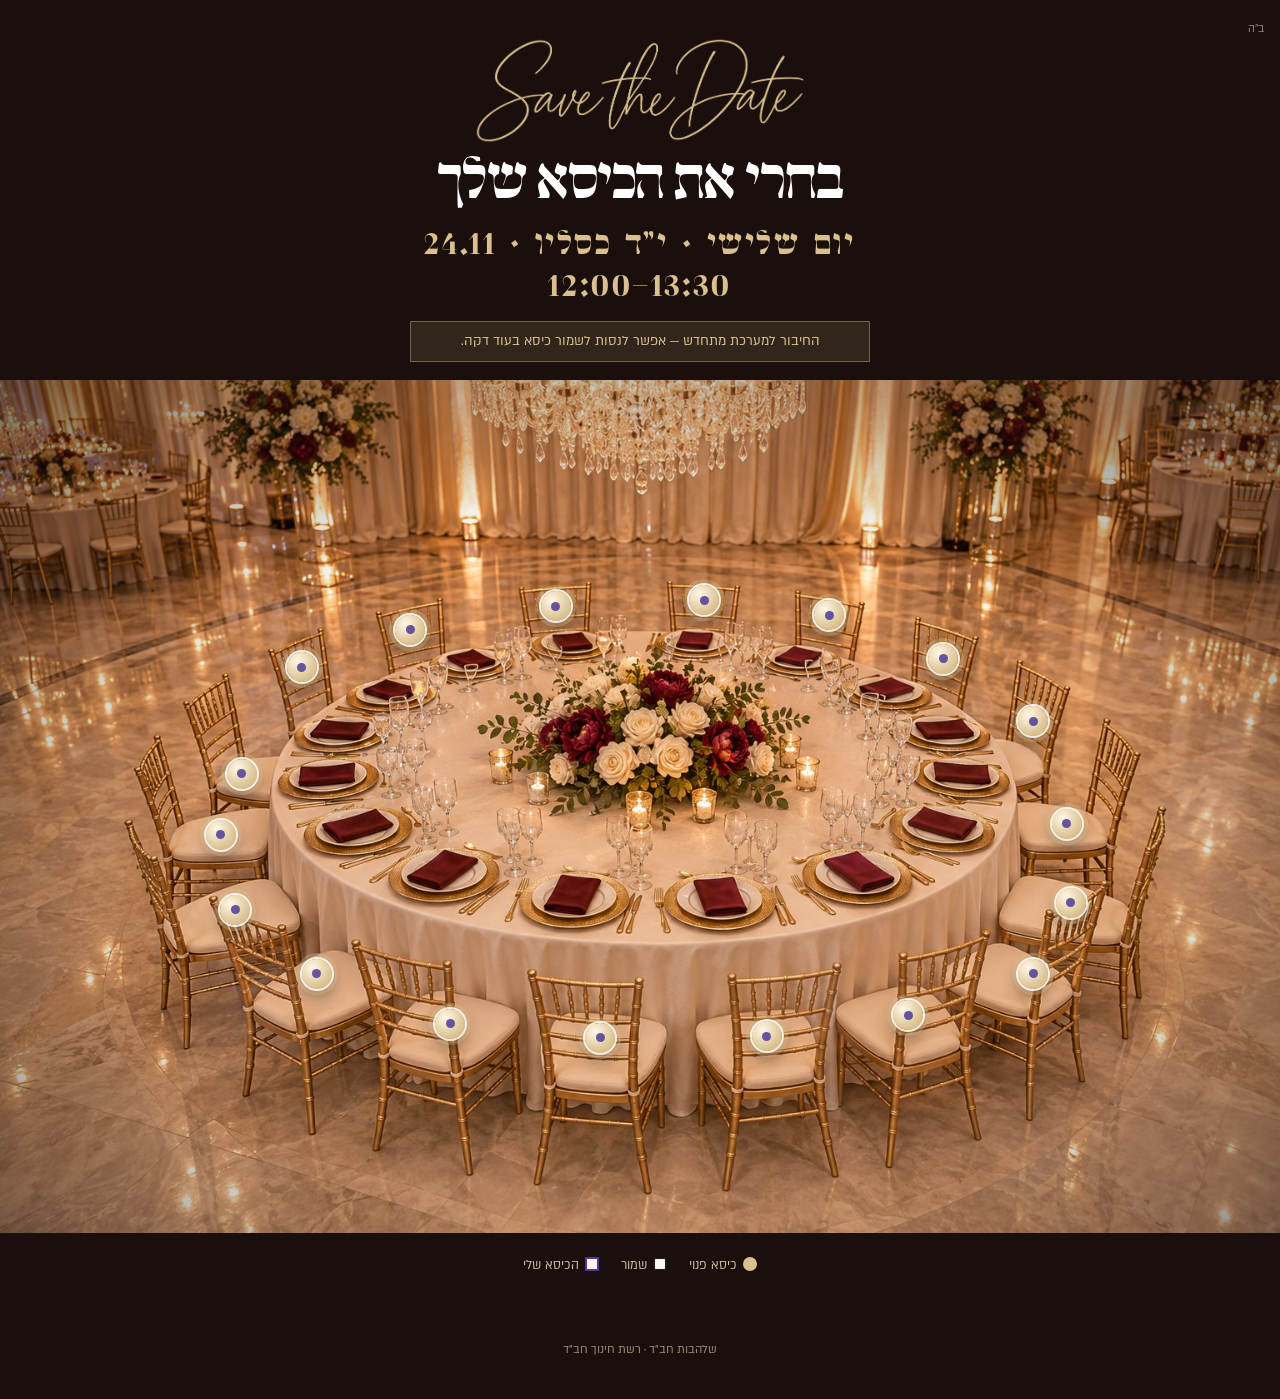
==== index.html @ 5b2c7809 "סייב דה דייט בכתב חתימה, תאריך גדול ומרווח, בלי שורות מיותרות Co-Authored-By: Claude Opus 5.5 <norep" ====
<!doctype html>
<html lang="he" dir="rtl">
<head>
<meta charset="utf-8">
<meta name="viewport" content="width=device-width, initial-scale=1, viewport-fit=cover">
<title>Save the Date · שולחן מנהלות שלהבות חב״ד</title>
<meta name="description" content="שולחן מנהלות שלהבות חב״ד שמור לכן בהתוועדות החתונה — יום שלישי י״ד כסליו 24.11, 12:00–13:30. בחרי את הכיסא שלך.">
<meta property="og:title" content="Save the Date · שולחן מנהלות שלהבות חב״ד">
<meta property="og:description" content="התוועדות החתונה · יום שלישי י״ד כסליו 24.11 · 12:00–13:30 · לאישור הגעה ובחירת כיסא">
<meta property="og:image" content="https://ea649.github.io/rebbe-wedding-table/images/save-the-date.jpg">
<meta name="theme-color" content="#f5f0e7">
<link rel="preconnect" href="https://fonts.googleapis.com">
<link rel="preconnect" href="https://fonts.gstatic.com" crossorigin>
<link href="https://fonts.googleapis.com/css2?family=Pinyon+Script&display=swap" rel="stylesheet">
<link rel="stylesheet" href="style.css">
<style>
  body { background: #1a0f0c; }
  /* ===== פתיחה: נייר ההזמנה ===== */
  .paper { position: relative; max-width: 560px; margin: 0 auto; padding: 46px 26px 34px; text-align: center; background: var(--paper);
    background-image: radial-gradient(ellipse at 50% 0%, #fff 0%, transparent 60%); }
  .paper::before { content: ''; position: absolute; inset: 12px; border: 1px solid rgba(79,56,150,.35); pointer-events: none; }
  .paper .bh { position: absolute; top: 22px; right: 26px; font-size: 12px; color: var(--muted); }
  .paper .logo { width: 150px; display: block; margin: 0 auto 22px; }
  .save { font-family: var(--script); color: var(--purple); font-size: clamp(52px, 15vw, 76px); line-height: 1; }
  .intro { font-size: 18px; line-height: 1.45; margin-top: 14px; }
  .intro b { font-weight: 700; }
  .names { position: relative; font-family: var(--head); color: var(--purple); font-size: clamp(64px, 19vw, 96px); line-height: .98; margin: 16px 0 6px; }
  .names .amp { position: absolute; inset: -10% 0; display: grid; place-items: center; font-family: var(--body); font-weight: 300; font-size: 2.2em; color: rgba(79,56,150,.09); line-height: 1; }
  .names span { position: relative; display: block; }
  .portraits { display: flex; justify-content: center; gap: 16px; margin: 18px 0 8px; }
  .portraits .arch { width: 74px; outline-color: rgba(79,56,150,.5); outline-offset: 4px; }
  .years { font-size: 14px; letter-spacing: .12em; color: var(--muted); margin-top: 10px; }
  .when { display: grid; grid-template-columns: 1fr 1.15fr 1fr; border-top: 1px solid var(--ink); border-bottom: 1px solid var(--ink); margin: 26px 0 0; }
  .when div { padding: 12px 4px; font-size: 15.5px; line-height: 1.4; display: flex; flex-direction: column; justify-content: center; }
  .when div + div { border-right: 1px solid var(--ink); }
  .when b { font-family: var(--head); font-weight: 400; font-size: 21px; color: var(--purple); display: block; }
  .topics { margin-top: 18px; font-size: 16px; line-height: 1.5; }
  .topics small { display: block; color: var(--muted); font-size: 14.5px; margin-top: 4px; }
  .go { display: inline-block; margin-top: 24px; text-decoration: none; background: var(--purple); color: #fff; padding: 13px 30px; font-size: 18px; letter-spacing: .04em; box-shadow: 0 12px 26px -12px rgba(79,56,150,.8); }
  .go span { font-family: var(--script); font-size: 26px; margin-left: 8px; vertical-align: -3px; }

  /* ===== האולם ===== */
  .hall { background: #1a0f0c; color: #f3e8d6; padding: 34px 0 30px; }
  .hall-head { position: relative; text-align: center; padding: 0 20px 18px; }
  .hall-head .bh { position: absolute; top: -18px; right: 16px; font-size: 12px; color: #9c8b72; }
  .hall-head .sub { font-size: 16px; color: #e6d6b8; margin-top: 8px; }
  .hall-head .std-img { display: block; width: min(330px, 82%); margin: 4px auto 10px; }
  .hall-head .date { font-family: var(--head); font-size: clamp(24px, 6.6vw, 32px); letter-spacing: .08em; word-spacing: .15em; color: var(--gold-soft); margin-top: 12px; line-height: 1.3; }
  .counter[hidden] { display: none; }
  .hall-head .script { font-family: var(--script); color: var(--gold-soft); font-size: 40px; line-height: 1; }
  .hall-head h2 { font-family: var(--head); font-size: clamp(34px, 9vw, 54px); color: #fff; margin-top: 6px; }
  .hall-head p { color: #cdbca2; margin: 8px auto 0; max-width: 520px; font-size: 16px; }
  .counter { margin-top: 14px; }
  .hall-scroll { overflow-x: auto; overflow-y: hidden; -webkit-overflow-scrolling: touch; scrollbar-width: none; overscroll-behavior-x: contain; }
  .hall-scroll::-webkit-scrollbar { display: none; }
  .hall-stage { min-width: 980px; }
  .spot .dot { width: 30px; height: 30px; font-size: 0; }
  .spot .dot::after { content: ''; width: 9px; height: 9px; border-radius: 50%; background: var(--purple); opacity: .85; }
  /* כרטיס Reserved על המפית */
  .tent { position: absolute; z-index: 4; transform: translate(-50%, -88%); width: 74px; pointer-events: none; filter: drop-shadow(0 7px 6px rgba(0,0,0,.45)); animation: stand .6s cubic-bezier(.2,.9,.3,1.3) both; }
  .tent .face { background: #fbf8f2; border: 3px solid #1b1716; padding: 5px 3px 6px; text-align: center; transform: perspective(160px) rotateX(10deg); transform-origin: bottom; }
  .tent .r { font-family: var(--script); color: var(--purple); font-size: 15px; line-height: 1; }
  .tent .n { font-family: var(--head); color: var(--ink); font-size: 13px; line-height: 1.05; margin-top: 2px; word-break: break-word; }
  .tent.mine .face { border-color: var(--purple); box-shadow: 0 0 0 2px #fff, 0 0 18px rgba(255,240,200,.9); }
  @keyframes stand { from { transform: translate(-50%, -40%) scale(.4); opacity: 0; } to { transform: translate(-50%, -88%) scale(1); opacity: 1; } }
  .spot.taken { display: none; }
  .legend .f i { background: var(--gold-soft); }
  .legend .t i { background: #fbf8f2; box-shadow: inset 0 0 0 2px #1b1716; border-radius: 0; }
  .legend .m i { background: #fbf8f2; box-shadow: inset 0 0 0 2px var(--purple); border-radius: 0; }
  /* נייד: כל השולחן ברוחב המסך, בלי גלילה */
  @media (max-width: 820px) {
    .hall-scroll { overflow: hidden; }
    .hall-crop { position: relative; width: 100%; aspect-ratio: 1290 / 720; overflow: hidden; container-type: inline-size; }
    .hall-stage { position: absolute; min-width: 0; max-width: none; width: 119.07cqw; left: -10.85cqw; top: -16.28cqw; }
    .spot .dot { width: 5.4cqw; height: 5.4cqw; min-width: 20px; min-height: 20px; }
    .spot .dot::after { width: 1.8cqw; height: 1.8cqw; }
    .tent { width: 12.5cqw; filter: drop-shadow(0 3px 3px rgba(0,0,0,.45)); }
    .tent .face { border-width: 2px; padding: 2px 1px 3px; }
    .tent .r { font-size: 2.6cqw; }
    .tent .n { font-size: 2.9cqw; margin-top: 1px; }
    .hall-head h2 { font-size: 36px; }
    .hall-head p { font-size: 15px; }
  }

  /* חלון */
  .dialog .script { color: var(--purple); }
  .btn { background: var(--purple); box-shadow: inset 0 0 0 1px rgba(255,255,255,.35); }
  .btn:hover { background: #3c2a77; }
  .ok-seal { background: radial-gradient(circle at 35% 30%, #7a63c4, var(--purple) 60%, #2f2160); color: #fff; box-shadow: 0 8px 18px -6px rgba(79,56,150,.7), inset 0 0 0 2px rgba(255,255,255,.6); }
  footer { background: #1a0f0c; color: #9c8b72; }
  footer img { display: none; }
</style>
</head>
<body>

<section class="hall" id="hall">
  <div class="hall-head">
    <span class="bh">ב״ה</span>
    <img class="std-img" src="images/save-the-date-gold.png" alt="Save the Date">
    <h2>בחרי את הכיסא שלך</h2>
    <div class="date">יום שלישי · י״ד כסליו · 24.11<br><span dir="ltr">12:00–13:30</span></div>
    <div class="counter" id="counter" hidden></div>
    <div class="banner" id="banner"></div>
  </div>
  <div class="hall-scroll" id="hallScroll"><div class="hall-crop"><div class="hall-stage" id="stage"></div></div></div>
  <div class="legend"><span class="f"><i></i>כיסא פנוי</span><span class="t"><i></i>שמור</span><span class="m"><i></i>הכיסא שלי</span></div>
</section>

<footer>שלהבות חב״ד · רשת חינוך חב״ד</footer>

<div class="modal" id="modal" role="dialog" aria-modal="true" aria-labelledby="dlgTitle">
  <div class="dialog"><div class="in">
    <button class="close" type="button" aria-label="סגירה" data-close>×</button>
    <form id="form" novalidate>
      <div class="script">Reserved</div>
      <h3 id="dlgTitle">שמירת מקום</h3>
      <div class="seatno">ליד שולחן המנהלות</div>
      <div class="field"><label for="fName">השם שיופיע על המפית</label><input id="fName" autocomplete="name" maxlength="40"></div>
      <div class="field"><label for="fBranch">סניף</label><select id="fBranch"></select></div>
      <div class="field" id="otherWrap" hidden><label for="fOther">שם הסניף</label><input id="fOther" maxlength="30"></div>
      <div class="field"><label for="fPhone">נייד — לשם יישלח אישור ההגעה בוואטסאפ</label><input id="fPhone" type="tel" inputmode="tel" autocomplete="tel" dir="ltr" placeholder="050-0000000"></div>
      <button class="btn" id="submit">אישור הגעה</button>
      <div class="err" id="err"></div>
    </form>
    <div id="done" hidden>
      <div class="ok-seal">✓</div>
      <div class="script">See you there</div>
      <h3>מקומך שמור!</h3>
      <p>השם שלך כבר עומד על המפית.<br>אישור הגעה עם כל הפרטים — ומה להכין לצ'ק — נשלח אלייך עכשיו לוואטסאפ.</p>
      <button class="btn" type="button" data-close>לראות את השולחן</button>
    </div>
  </div></div>
</div>

<script type="module">
import { getState, post, store, fillBranches } from './app.js';

// 18 הכיסאות בתמונת האולם (פיקסלים מתוך 1536×1024)
const SEATS = [[667,272],[845,265],[995,283],[1132,335],[1240,410],[1280,533],[1285,628],[1240,713],[1090,763],[920,788],[720,790],[540,773],[380,713],[282,636],[265,546],[290,473],[362,345],[492,300]];
// המפית של כל כיסא: הנקודה על טבעת הצלחות שבכיוון הכיסא
const napkin = ([x, y]) => { const t = Math.atan2((y - 530) / 262, (x - 775) / 510); return [775 + 380 * Math.cos(t), 459 + 154 * Math.sin(t)]; };

const $ = (id) => document.getElementById(id);
const stage = $('stage'), modal = $('modal'), form = $('form');
let state = null, chosen = null, busy = false;
const mine = () => store.get('mySeat');
const pct = (x, y) => `left:${x / 1536 * 100}%;top:${y / 1024 * 100}%`;

fillBranches($('fBranch'));
$('fBranch').onchange = () => { $('otherWrap').hidden = $('fBranch').value !== 'אחר'; };

SEATS.forEach(([x, y], i) => {
  const b = document.createElement('button');
  b.type = 'button'; b.className = 'spot'; b.dataset.seat = i + 1; b.style.cssText = pct(x, y);
  b.innerHTML = '<span class="dot"></span>';
  b.setAttribute('aria-label', 'כיסא פנוי — לחצי לשמירה');
  b.onclick = () => openForm(i + 1);
  stage.appendChild(b);
});

function render() {
  stage.querySelectorAll('.spot').forEach((b) => b.classList.toggle('taken', !!state.taken[b.dataset.seat]));
  const want = new Set(Object.keys(state.taken));
  stage.querySelectorAll('.tent').forEach((t) => { if (!want.has(t.dataset.seat)) t.remove(); });
  for (const n of want) {
    const t = state.taken[n]; if (!SEATS[n - 1]) continue;
    let el = stage.querySelector(`.tent[data-seat="${n}"]`);
    if (!el) {
      const [x, y] = napkin(SEATS[n - 1]);
      el = document.createElement('div'); el.className = 'tent'; el.dataset.seat = n; el.style.cssText = pct(x, y) + `;z-index:${Math.round(y)}`;
      el.innerHTML = '<div class="face"><div class="r">Reserved</div><div class="n"></div></div>';
      stage.appendChild(el);
    }
    el.querySelector('.n').textContent = t.name;
    el.classList.toggle('mine', mine() == n);
  }
  const total = SEATS.length, c = want.size;
  $('counter').textContent = c === 0 ? `${total} כיסאות מחכים לכן` : `${c} מתוך ${total} כיסאות נשמרו`;
  const bn = $('banner');
  if (!state.live) { bn.textContent = 'החיבור למערכת מתחדש — אפשר לנסות לשמור כיסא בעוד דקה.'; bn.classList.add('show'); }
  else if (state.reservationsOpen === false) { bn.textContent = 'שמירת המקומות נסגרה. נתראה בהתוועדות!'; bn.classList.add('show'); }
  else bn.classList.remove('show');
}

function openForm(n) {
  if (state.taken[n] || state.reservationsOpen === false) return;
  if (mine() && state.taken[mine()]) { alert('כבר שמרת מקום ליד השולחן 🙂'); return; }
  chosen = n; $('err').textContent = ''; form.hidden = false; $('done').hidden = true;
  modal.classList.add('open');
  setTimeout(() => $('fName').focus(), 50);
}
const closeModal = () => modal.classList.remove('open');
modal.addEventListener('click', (e) => { if (e.target === modal || e.target.closest('[data-close]')) closeModal(); });
document.addEventListener('keydown', (e) => { if (e.key === 'Escape') closeModal(); });

form.onsubmit = async (e) => {
  e.preventDefault(); if (busy) return;
  const name = $('fName').value.trim();
  const branch = $('fBranch').value === 'אחר' ? ($('fOther').value.trim() || 'אחר') : $('fBranch').value;
  const phone = $('fPhone').value.replace(/\D/g, '');
  if (name.length < 2) return ($('err').textContent = 'נא למלא שם');
  if (!/^(05\d{8}|9725\d{8})$/.test(phone)) return ($('err').textContent = 'נא למלא מספר נייד תקין, למשל 050-1234567');
  busy = true; $('submit').disabled = true; $('submit').textContent = 'שומרת...';
  try {
    const r = await post('/api/reserve', { seat: chosen, name, branch, phone });
    if (r.ok) {
      store.set('mySeat', r.seat);
      state = { ...r.state, live: true }; render();
      form.hidden = true; $('done').hidden = false;
    } else {
      $('err').textContent = (r.error || 'משהו השתבש, נסי שוב').replace(/את כיסא \d+/, 'מקום ליד השולחן');
      if (r.seat) store.set('mySeat', r.seat);
      if (r.state) { state = { ...r.state, live: true }; render(); }
    }
  } catch { $('err').textContent = 'אין כרגע חיבור למערכת — נסי שוב בעוד דקה'; }
  busy = false; $('submit').disabled = false; $('submit').textContent = 'אישור הגעה';
};

// בטלפון: ממרכזים את השולחן בגלילה
const sc = $('hallScroll');
const centerHall = () => { const m = sc.scrollWidth - sc.clientWidth; if (m <= 0) return; sc.scrollLeft = -m / 2; if (sc.scrollLeft === 0) sc.scrollLeft = m / 2; };
addEventListener('load', centerHall);

async function refresh() { state = await getState(); render(); }
await refresh(); centerHall();
setInterval(() => { if (!modal.classList.contains('open')) refresh(); }, 5000);
</script>
</body>
</html>
---- style.css ----
/* ===== גופנים ===== */
@font-face { font-family: 'Almoni'; src: url('fonts/almoni-light-aaa.otf') format('opentype'); font-weight: 300; font-display: swap; }
@font-face { font-family: 'Almoni'; src: url('fonts/almoni-regular-aaa.otf') format('opentype'); font-weight: 400; font-display: swap; }
@font-face { font-family: 'Almoni'; src: url('fonts/almoni-bold-aaa.otf') format('opentype'); font-weight: 700; font-display: swap; }
@font-face { font-family: 'Dida'; src: local('Dida FM'), url('fonts/dida-regular-fm.otf') format('opentype'); font-display: swap; }

:root {
  --ivory: #f5f0e7;
  --paper: #fbf8f2;
  --ink: #1e1714;
  --muted: #7d6f66;
  --wine: #5e1622;
  --wine-deep: #3a0c14;
  --gold: #b08a48;
  --gold-soft: #d9c08e;
  --line: #d8ccb6;
  --head: 'Dida', serif;
  --purple: #4f3896; --purple-soft: #ece7f6;
  --body: 'Almoni', sans-serif;
  --script: 'Pinyon Script', cursive;
  --burgundy: var(--wine); --burgundy-deep: var(--wine-deep); --gold-light: var(--gold-soft);
}
* { box-sizing: border-box; }
html { -webkit-text-size-adjust: 100%; scroll-behavior: smooth; }
body { margin: 0; font-family: var(--body); color: var(--ink); background: var(--ivory); font-size: 18px; line-height: 1.5; overflow-x: hidden; }
button, input, select, textarea { font-family: var(--body); font-size: 17px; }
h1, h2, h3 { font-family: var(--head); font-weight: 400; margin: 0; line-height: 1.1; }
img { max-width: 100%; }

/* ===== סצנת הצלחת והכרטיס (גם בתמונת הוואטסאפ) ===== */
.scene { position: relative; width: 100%; aspect-ratio: 1024 / 1536; background: url('images/plate-card.jpg') center / cover no-repeat; }
.std { position: absolute; left: 23.63%; top: 23.11%; width: 52.54%; height: 49.61%; container-type: size; direction: rtl; text-align: center; color: var(--ink);
  display: flex; flex-direction: column; align-items: center; padding: 7cqw 6cqw 5.5cqw; }
.std .bh { position: absolute; top: 3.5cqw; right: 4.5cqw; font-size: 3.4cqw; color: var(--muted); }
.std .save { font-family: var(--script); color: var(--wine); font-size: 16cqw; line-height: 1; margin-top: 2cqw; }
.std .kicker { font-size: 4.9cqw; margin-top: 4cqw; line-height: 1.35; }
.std .kicker b { font-weight: 700; }
.std .of { font-size: 3.7cqw; color: var(--muted); margin-top: 2.6cqw; letter-spacing: .15em; }
.std .names { position: relative; margin-top: 3cqw; font-family: var(--head); color: var(--wine); font-size: 17cqw; line-height: .98; }
.std .names .amp { position: absolute; inset: -6cqw 0; display: grid; place-items: center; font-family: 'Frank Ruhl Libre', serif; font-size: 40cqw; color: rgba(150,135,120,.2); line-height: 1; }
.std .names span { position: relative; display: block; }
.std .grid { display: grid; grid-template-columns: 1fr 1.25fr 1fr; width: 100%; margin-top: auto; border-top: .3cqw solid var(--ink); border-bottom: .3cqw solid var(--ink); }
.std .grid div { padding: 3cqw 1cqw; font-size: 4.4cqw; line-height: 1.35; display: flex; flex-direction: column; justify-content: center; }
.std .grid div + div { border-right: .3cqw solid var(--ink); }
.std .topics { font-size: 4.3cqw; margin-top: 3.6cqw; line-height: 1.4; color: var(--ink); }
.std .rsvp-line { margin-top: 2.4cqw; font-size: 2.9cqw; letter-spacing: .25em; color: var(--wine); font-weight: 700; }
.std .logo { width: 40cqw; margin-top: 3cqw; mix-blend-mode: multiply; }

/* ===== פתיחה ===== */
.hero { position: relative; min-height: 100svh; display: grid; place-items: center; overflow: hidden; background: #eee6d8; }
.hero::before { content: ''; position: absolute; inset: -40px; background: url('images/plate-card.jpg') center / cover; filter: blur(28px) brightness(1.04); opacity: .9; }
.hero .scene { width: min(100%, calc(100svh * 1024 / 1536)); box-shadow: 0 40px 80px -40px rgba(60,30,20,.35); }
.cta { position: absolute; bottom: 4.5%; left: 50%; transform: translateX(-50%); z-index: 5; text-decoration: none; text-align: center;
  background: var(--wine); color: #fff; padding: 12px 30px; font-size: 18px; letter-spacing: .08em; box-shadow: 0 14px 30px -10px rgba(58,12,20,.6), inset 0 0 0 1px rgba(217,192,142,.7); white-space: nowrap; transition: background .2s, transform .2s; }
.cta:hover { background: var(--wine-deep); transform: translateX(-50%) translateY(-2px); }
.cta small { display: block; font-size: 13px; letter-spacing: .02em; opacity: .85; }

/* ===== הרבי והרבנית ===== */
.couple { padding: 90px 16px 70px; text-align: center; background: var(--paper); }
.eyebrow { font-size: 14px; letter-spacing: .35em; color: var(--gold); }
.couple .row { display: flex; justify-content: center; align-items: center; gap: clamp(16px, 5vw, 56px); margin: 34px 0 26px; }
.couple figure { margin: 0; }
.couple .photo { width: clamp(110px, 26vw, 230px); aspect-ratio: 208 / 263; border-radius: 999px 999px 0 0; overflow: hidden; outline: 1px solid var(--gold); outline-offset: 8px; }
.couple .photo img { width: 100%; height: 100%; object-fit: cover; display: block; filter: sepia(.25) contrast(1.05); }
.couple figcaption { margin-top: 20px; font-family: var(--head); font-size: clamp(20px, 4vw, 28px); color: var(--wine); }
.couple .years { font-family: var(--head); color: var(--gold); font-size: clamp(56px, 13vw, 116px); line-height: 1; }
.couple .years small { display: block; font-family: var(--body); font-size: 13px; letter-spacing: .3em; color: var(--muted); margin-top: 6px; }
.couple p { max-width: 520px; margin: 0 auto; color: var(--muted); }

/* ===== האולם ===== */
.hall { background: #1a0f0c; color: #f3e8d6; padding: 70px 0 40px; }
.hall-head { text-align: center; padding: 0 16px 26px; }
.hall-head .eyebrow { color: var(--gold-soft); }
.hall-head h2 { font-size: clamp(36px, 7vw, 62px); color: #fff; margin-top: 10px; }
.hall-head p { color: #cdbca2; margin: 10px auto 0; max-width: 560px; }
.counter { display: inline-block; margin-top: 16px; padding: 6px 18px; border: 1px solid var(--gold-soft); border-radius: 99px; color: var(--gold-soft); font-size: 15px; }
.hall-scroll { overflow-x: auto; overflow-y: hidden; -webkit-overflow-scrolling: touch; scrollbar-width: none; }
.hall-scroll::-webkit-scrollbar { display: none; }
.hall-stage { position: relative; width: 100%; min-width: 780px; max-width: 1536px; margin: 0 auto; aspect-ratio: 1536 / 1024; background: url('images/hall-table.jpg') center / cover; }
.hall-stage::after { content: ''; position: absolute; inset: 0; pointer-events: none; background: radial-gradient(ellipse at 50% 55%, transparent 50%, rgba(26,15,12,.6) 100%); }
.spot { position: absolute; transform: translate(-50%, -50%); z-index: 3; border: 0; background: none; padding: 0; cursor: pointer; font-family: var(--body); }
.spot .dot { display: grid; place-items: center; width: 36px; height: 36px; border-radius: 50%; color: var(--wine-deep); font-weight: 700; font-size: 15px;
  background: radial-gradient(circle at 35% 30%, #fff8e6, var(--gold-soft) 70%); box-shadow: 0 0 0 2px rgba(255,255,255,.85), 0 0 0 6px rgba(217,192,142,.35), 0 8px 18px rgba(0,0,0,.45); animation: glow 2.4s ease-in-out infinite; transition: transform .2s; }
.spot:hover .dot, .spot:focus-visible .dot { transform: scale(1.18); }
.spot:focus-visible { outline: none; }
@keyframes glow { 50% { box-shadow: 0 0 0 2px rgba(255,255,255,.95), 0 0 0 11px rgba(217,192,142,.18), 0 8px 18px rgba(0,0,0,.45); } }
.spot.taken { cursor: default; }
.spot .tent { display: none; min-width: 70px; max-width: 118px; padding: 6px 10px 5px; background: var(--paper); color: var(--wine); font-size: 13px; line-height: 1.15; font-weight: 700; text-align: center; box-shadow: 0 8px 16px rgba(0,0,0,.45), inset 0 0 0 1px var(--gold); position: relative; }
.spot .tent::before { content: ''; position: absolute; inset: 3px; border: 1px solid rgba(176,138,72,.45); pointer-events: none; }
.spot .tent small { display: block; font-weight: 400; color: var(--muted); font-size: 11px; }
.spot.taken .dot { display: none; } .spot.taken .tent { display: block; }
.spot.mine .tent { background: linear-gradient(160deg, #f6e6bf, var(--gold-soft)); color: var(--wine-deep); }
.legend { display: flex; justify-content: center; gap: 22px; flex-wrap: wrap; padding: 22px 16px 0; font-size: 14px; color: #cdbca2; }
.legend i { display: inline-block; width: 14px; height: 14px; vertical-align: -2px; margin-left: 6px; }
.legend .f i { border-radius: 50%; background: var(--gold-soft); }
.legend .t i { background: var(--paper); box-shadow: inset 0 0 0 1px var(--gold); }
.legend .m i { background: linear-gradient(160deg, #f6e6bf, var(--gold-soft)); }
.swipe { display: none; text-align: center; color: #9c8b72; font-size: 13px; padding-top: 10px; }
.banner { margin: 14px auto 0; max-width: 460px; padding: 8px 14px; font-size: 15px; background: rgba(217,192,142,.12); border: 1px solid rgba(217,192,142,.4); color: var(--gold-soft); display: none; }
.banner.show { display: block; }

/* ===== כרטיסי תפריט (כמו הרפרנס) ===== */
.menus { background: linear-gradient(180deg, #b9a888, #a99674); padding: 80px 16px 90px; display: flex; justify-content: center; align-items: stretch; gap: clamp(18px, 4vw, 44px); flex-wrap: wrap; }
.menu-card { width: min(380px, 100%); background: #111; padding: 14px; box-shadow: 0 40px 60px -30px rgba(40,25,10,.8); display: flex; }
.menu-card .in { background: var(--paper); padding: 40px 30px 34px; text-align: center; width: 100%; }
.menu-card .script { font-family: var(--script); font-size: 48px; color: var(--ink); line-height: .8; }
.menu-card h3 { font-size: 30px; letter-spacing: .04em; margin-top: 4px; }
.menu-card .sub { font-size: 12px; letter-spacing: .4em; color: var(--muted); margin-top: 6px; }
.menu-card .course { margin-top: 20px; }
.menu-card .course b { display: block; font-family: var(--head); font-weight: 400; font-size: 25px; }
.menu-card .course span { font-size: 15px; color: var(--muted); }
.menu-card p { font-size: 16px; margin: 16px 0 0; }
.menu-card .ex { color: var(--muted); font-size: 15px; }
.menu-card .sign { margin-top: 26px; font-family: var(--script); font-size: 30px; color: var(--wine); }

footer { text-align: center; padding: 34px 16px 40px; background: var(--paper); color: var(--muted); font-size: 13px; }
footer img { width: 190px; display: block; margin: 0 auto 12px; }

/* ===== חלון אישור ===== */
.modal { position: fixed; inset: 0; background: rgba(20,10,8,.62); backdrop-filter: blur(4px); display: none; align-items: center; justify-content: center; padding: 16px; z-index: 50; }
.modal.open { display: flex; }
.dialog { position: relative; width: min(440px, 100%); background: #111; padding: 12px; box-shadow: 0 40px 80px -20px rgba(0,0,0,.7); max-height: calc(100svh - 32px); overflow: auto; }
.dialog .in { background: var(--paper); padding: 34px 26px 26px; text-align: center; }
.dialog .script { font-family: var(--script); font-size: 40px; line-height: .8; color: var(--wine); }
.dialog h3 { font-size: 32px; color: var(--ink); margin-top: 6px; }
.dialog .seatno { color: var(--gold); letter-spacing: .2em; font-size: 14px; margin: 6px 0 14px; }
.close { position: absolute; top: 18px; left: 20px; background: none; border: 0; font-size: 28px; color: var(--muted); cursor: pointer; z-index: 2; line-height: 1; padding: 4px; }
.field { text-align: right; margin: 12px 0; }
.field label { display: block; font-size: 14px; color: var(--muted); margin-bottom: 4px; }
.field input, .field select, .field textarea { width: 100%; padding: 11px 4px; border: 0; border-bottom: 1px solid var(--ink); background: transparent; color: var(--ink); border-radius: 0; }
.field select { padding: 11px 8px; background: #fff; border: 1px solid var(--line); }
.field textarea { min-height: 96px; resize: vertical; line-height: 1.5; border: 1px solid var(--line); background: #fff; padding: 10px; }
.field input:focus, .field select:focus, .field textarea:focus { outline: none; border-color: var(--gold); box-shadow: 0 2px 0 0 var(--gold); }
.btn { display: block; width: 100%; margin-top: 16px; padding: 14px 18px; border: 0; cursor: pointer; background: var(--wine); color: #fff; font-size: 18px; letter-spacing: .08em; box-shadow: inset 0 0 0 1px rgba(217,192,142,.6); transition: background .2s; }
.btn:hover { background: var(--wine-deep); }
.btn[disabled] { opacity: .6; cursor: wait; }
.err { color: #a12a2a; font-size: 15px; min-height: 1.4em; margin-top: 8px; }
.ok-seal { width: 74px; height: 74px; margin: 0 auto 8px; border-radius: 50%; display: grid; place-items: center; font-size: 34px; color: var(--gold-soft); background: radial-gradient(circle at 35% 30%, #8a2a3a, var(--wine) 60%, var(--wine-deep)); box-shadow: 0 8px 18px -6px rgba(58,12,20,.7), inset 0 0 0 2px var(--gold-soft); }

/* משמש גם בדף המתנות */
.bh { font-size: 14px; }
.arch { width: 150px; aspect-ratio: 208 / 263; border-radius: 999px 999px 0 0; overflow: hidden; outline: 1px solid var(--gold); outline-offset: 5px; }
.arch img { width: 100%; height: 100%; object-fit: cover; display: block; filter: sepia(.25); }

@media (max-width: 760px) {
  .swipe { display: block; }
  .hall { padding-top: 56px; }
  .menus { padding: 60px 16px 70px; }
  .menu-card .in { padding: 34px 20px 28px; }
}
@media (prefers-reduced-motion: reduce) { * { animation: none !important; transition: none !important; scroll-behavior: auto !important; } }
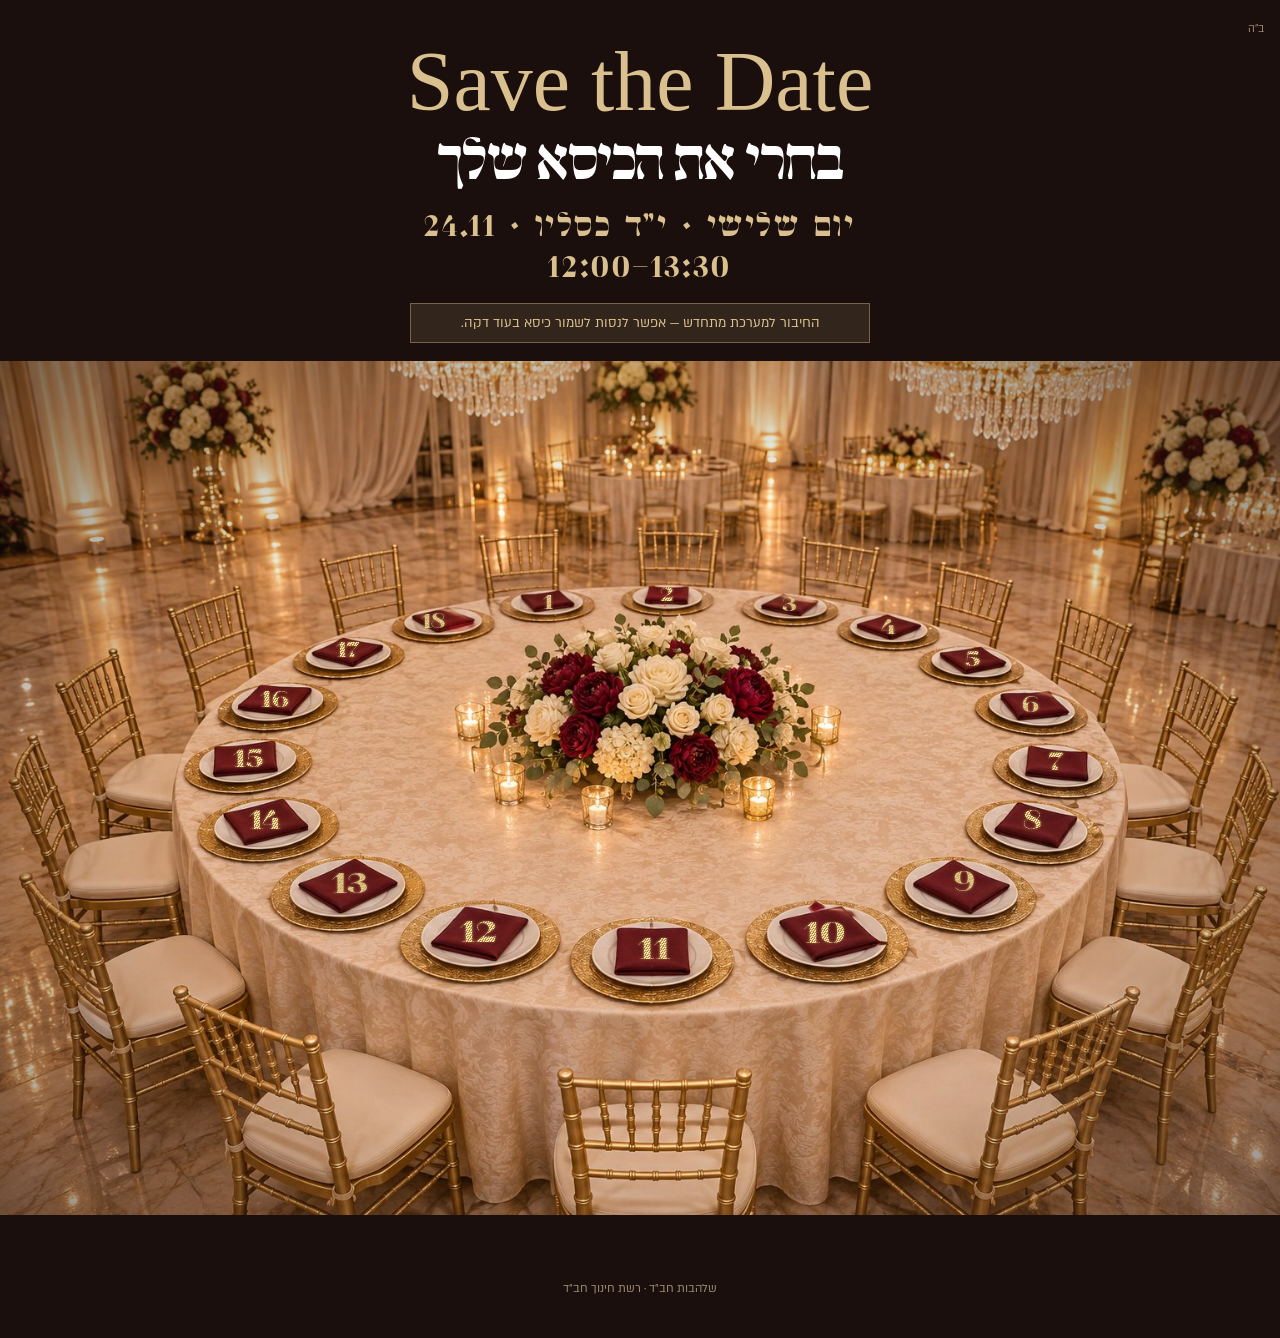
==== commit d3080f8e: "מספרים רקומים על המפיות, כרטיס Reserved for מאינדיזיין עם שם וסניף, בורדו Co-Authored-By: Claude Opu" ====
--- a/index.html
+++ b/index.html
@@ -18,17 +18,17 @@
   /* ===== פתיחה: נייר ההזמנה ===== */
   .paper { position: relative; max-width: 560px; margin: 0 auto; padding: 46px 26px 34px; text-align: center; background: var(--paper);
     background-image: radial-gradient(ellipse at 50% 0%, #fff 0%, transparent 60%); }
-  .paper::before { content: ''; position: absolute; inset: 12px; border: 1px solid rgba(79,56,150,.35); pointer-events: none; }
+  .paper::before { content: ''; position: absolute; inset: 12px; border: 1px solid rgba(110,20,36,.35); pointer-events: none; }
   .paper .bh { position: absolute; top: 22px; right: 26px; font-size: 12px; color: var(--muted); }
   .paper .logo { width: 150px; display: block; margin: 0 auto 22px; }
   .save { font-family: var(--script); color: var(--purple); font-size: clamp(52px, 15vw, 76px); line-height: 1; }
   .intro { font-size: 18px; line-height: 1.45; margin-top: 14px; }
   .intro b { font-weight: 700; }
   .names { position: relative; font-family: var(--head); color: var(--purple); font-size: clamp(64px, 19vw, 96px); line-height: .98; margin: 16px 0 6px; }
-  .names .amp { position: absolute; inset: -10% 0; display: grid; place-items: center; font-family: var(--body); font-weight: 300; font-size: 2.2em; color: rgba(79,56,150,.09); line-height: 1; }
+  .names .amp { position: absolute; inset: -10% 0; display: grid; place-items: center; font-family: var(--body); font-weight: 300; font-size: 2.2em; color: rgba(110,20,36,.09); line-height: 1; }
   .names span { position: relative; display: block; }
   .portraits { display: flex; justify-content: center; gap: 16px; margin: 18px 0 8px; }
-  .portraits .arch { width: 74px; outline-color: rgba(79,56,150,.5); outline-offset: 4px; }
+  .portraits .arch { width: 74px; outline-color: rgba(110,20,36,.5); outline-offset: 4px; }
   .years { font-size: 14px; letter-spacing: .12em; color: var(--muted); margin-top: 10px; }
   .when { display: grid; grid-template-columns: 1fr 1.15fr 1fr; border-top: 1px solid var(--ink); border-bottom: 1px solid var(--ink); margin: 26px 0 0; }
   .when div { padding: 12px 4px; font-size: 15.5px; line-height: 1.4; display: flex; flex-direction: column; justify-content: center; }
@@ -36,7 +36,7 @@
   .when b { font-family: var(--head); font-weight: 400; font-size: 21px; color: var(--purple); display: block; }
   .topics { margin-top: 18px; font-size: 16px; line-height: 1.5; }
   .topics small { display: block; color: var(--muted); font-size: 14.5px; margin-top: 4px; }
-  .go { display: inline-block; margin-top: 24px; text-decoration: none; background: var(--purple); color: #fff; padding: 13px 30px; font-size: 18px; letter-spacing: .04em; box-shadow: 0 12px 26px -12px rgba(79,56,150,.8); }
+  .go { display: inline-block; margin-top: 24px; text-decoration: none; background: var(--bordeaux-grad); color: #fff; padding: 13px 30px; font-size: 18px; letter-spacing: .04em; box-shadow: 0 12px 26px -12px rgba(110,20,36,.8); }
   .go span { font-family: var(--script); font-size: 26px; margin-left: 8px; vertical-align: -3px; }
 
   /* ===== האולם ===== */
@@ -44,7 +44,7 @@
   .hall-head { position: relative; text-align: center; padding: 0 20px 18px; }
   .hall-head .bh { position: absolute; top: -18px; right: 16px; font-size: 12px; color: #9c8b72; }
   .hall-head .sub { font-size: 16px; color: #e6d6b8; margin-top: 8px; }
-  .hall-head .std-img { display: block; width: min(330px, 82%); margin: 4px auto 10px; }
+  .hall-head .std-script { font-family: var(--script); color: var(--gold-soft); font-size: clamp(54px, 15vw, 84px); line-height: 1.05; margin: 4px auto 8px; }
   .hall-head .date { font-family: var(--head); font-size: clamp(24px, 6.6vw, 32px); letter-spacing: .08em; word-spacing: .15em; color: var(--gold-soft); margin-top: 12px; line-height: 1.3; }
   .counter[hidden] { display: none; }
   .hall-head .script { font-family: var(--script); color: var(--gold-soft); font-size: 40px; line-height: 1; }
@@ -53,40 +53,39 @@
   .counter { margin-top: 14px; }
   .hall-scroll { overflow-x: auto; overflow-y: hidden; -webkit-overflow-scrolling: touch; scrollbar-width: none; overscroll-behavior-x: contain; }
   .hall-scroll::-webkit-scrollbar { display: none; }
-  .hall-stage { min-width: 980px; }
-  .spot .dot { width: 30px; height: 30px; font-size: 0; }
-  .spot .dot::after { content: ''; width: 9px; height: 9px; border-radius: 50%; background: var(--purple); opacity: .85; }
-  /* כרטיס Reserved על המפית */
-  .tent { position: absolute; z-index: 4; transform: translate(-50%, -88%); width: 74px; pointer-events: none; filter: drop-shadow(0 7px 6px rgba(0,0,0,.45)); animation: stand .6s cubic-bezier(.2,.9,.3,1.3) both; }
-  .tent .face { background: #fbf8f2; border: 3px solid #1b1716; padding: 5px 3px 6px; text-align: center; transform: perspective(160px) rotateX(10deg); transform-origin: bottom; }
-  .tent .r { font-family: var(--script); color: var(--purple); font-size: 15px; line-height: 1; }
-  .tent .n { font-family: var(--head); color: var(--ink); font-size: 13px; line-height: 1.05; margin-top: 2px; word-break: break-word; }
-  .tent.mine .face { border-color: var(--purple); box-shadow: 0 0 0 2px #fff, 0 0 18px rgba(255,240,200,.9); }
-  @keyframes stand { from { transform: translate(-50%, -40%) scale(.4); opacity: 0; } to { transform: translate(-50%, -88%) scale(1); opacity: 1; } }
-  .spot.taken { display: none; }
-  .legend .f i { background: var(--gold-soft); }
-  .legend .t i { background: #fbf8f2; box-shadow: inset 0 0 0 2px #1b1716; border-radius: 0; }
-  .legend .m i { background: #fbf8f2; box-shadow: inset 0 0 0 2px var(--purple); border-radius: 0; }
+  .hall-stage { min-width: 980px; background-image: url('images/hall-table-v5.jpg'); }
+  /* מספר רקום על המפית */
+  .nap { position: absolute; transform: translate(-50%, -50%); z-index: 3; border: 0; background: none; padding: 0; cursor: pointer; width: 6.5%; aspect-ratio: 1.4; display: grid; place-items: center; -webkit-tap-highlight-color: transparent; container-type: inline-size; }
+  .nap .num { font-family: var(--head); font-size: var(--fs); line-height: 1; transform: scaleY(.72);
+    background: repeating-linear-gradient(115deg, #fff1c4 0 .6px, #e3c27a .6px 1.5px, #a9823a 1.5px 2.2px); -webkit-background-clip: text; background-clip: text; color: transparent;
+    filter: drop-shadow(0 .6px 0 rgba(40,8,14,.9)) drop-shadow(0 0 1.5px rgba(255,220,150,.35)); transition: transform .2s; }
+  .nap:hover .num, .nap:focus-visible .num { transform: scaleY(.72) scale(1.15); }
+  .nap:focus-visible { outline: none; }
+  .nap.taken { cursor: default; }
+  .nap.taken .num { opacity: 0; }
+  /* כרטיס Reserved for מקופל (בסיס מאינדיזיין) */
+  .tent { position: absolute; z-index: 4; width: 8.6%; aspect-ratio: 1200 / 800; transform: translate(-50%, -78%); pointer-events: none; container-type: inline-size;
+    background: url('images/place-card-base.png') center / 100% 100% no-repeat; animation: stand .6s cubic-bezier(.2,.9,.3,1.3) both; }
+  .tent .b { position: absolute; left: 13%; right: 13%; top: 42.4%; text-align: center; font-family: var(--body); font-size: 3.1cqw; color: #766c64; white-space: nowrap; line-height: 1.2; letter-spacing: .02em; }
+  .tent .n { position: absolute; left: 11%; right: 11%; top: 51.5%; height: 23.5%; display: flex; align-items: center; justify-content: center; font-family: var(--head); font-size: 12cqw; color: #1e1714; white-space: nowrap; line-height: 1; }
+  .tent.mine { filter: drop-shadow(0 0 6px rgba(255,236,190,.95)); }
+  @keyframes stand { from { transform: translate(-50%, -40%) scale(.4); opacity: 0; } to { transform: translate(-50%, -78%) scale(1); opacity: 1; } }
   /* נייד: כל השולחן ברוחב המסך, בלי גלילה */
   @media (max-width: 820px) {
     .hall-scroll { overflow: hidden; }
-    .hall-crop { position: relative; width: 100%; aspect-ratio: 1290 / 720; overflow: hidden; container-type: inline-size; }
-    .hall-stage { position: absolute; min-width: 0; max-width: none; width: 119.07cqw; left: -10.85cqw; top: -16.28cqw; }
-    .spot .dot { width: 5.4cqw; height: 5.4cqw; min-width: 20px; min-height: 20px; }
-    .spot .dot::after { width: 1.8cqw; height: 1.8cqw; }
-    .tent { width: 12.5cqw; filter: drop-shadow(0 3px 3px rgba(0,0,0,.45)); }
-    .tent .face { border-width: 2px; padding: 2px 1px 3px; }
-    .tent .r { font-size: 2.6cqw; }
-    .tent .n { font-size: 2.9cqw; margin-top: 1px; }
+    .hall-crop { position: relative; width: 100%; aspect-ratio: 1180 / 600; overflow: hidden; container-type: inline-size; }
+    .hall-stage { position: absolute; min-width: 0; max-width: none; width: 130.17cqw; left: -15.25cqw; top: -16.95cqw; }
+    .tent { width: 12.5%; }
     .hall-head h2 { font-size: 36px; }
     .hall-head p { font-size: 15px; }
   }
 
   /* חלון */
   .dialog .script { color: var(--purple); }
-  .btn { background: var(--purple); box-shadow: inset 0 0 0 1px rgba(255,255,255,.35); }
-  .btn:hover { background: #3c2a77; }
-  .ok-seal { background: radial-gradient(circle at 35% 30%, #7a63c4, var(--purple) 60%, #2f2160); color: #fff; box-shadow: 0 8px 18px -6px rgba(79,56,150,.7), inset 0 0 0 2px rgba(255,255,255,.6); }
+  .dialog h3 { font-size: clamp(24px, 6.6vw, 32px); white-space: nowrap; }
+  .btn { background: var(--bordeaux-grad); box-shadow: inset 0 0 0 1px rgba(255,255,255,.35); }
+  .btn:hover { background: var(--bordeaux-grad-dark); }
+  .ok-seal { background: radial-gradient(circle at 35% 30%, #a02a3a, var(--purple) 60%, #3a0812); color: #fff; box-shadow: 0 8px 18px -6px rgba(110,20,36,.7), inset 0 0 0 2px rgba(255,255,255,.6); }
   footer { background: #1a0f0c; color: #9c8b72; }
   footer img { display: none; }
 </style>
@@ -96,14 +95,13 @@
 <section class="hall" id="hall">
   <div class="hall-head">
     <span class="bh">ב״ה</span>
-    <img class="std-img" src="images/save-the-date-gold.png" alt="Save the Date">
+    <div class="std-script" dir="ltr">Save the Date</div>
     <h2>בחרי את הכיסא שלך</h2>
     <div class="date">יום שלישי · י״ד כסליו · 24.11<br><span dir="ltr">12:00–13:30</span></div>
     <div class="counter" id="counter" hidden></div>
     <div class="banner" id="banner"></div>
   </div>
   <div class="hall-scroll" id="hallScroll"><div class="hall-crop"><div class="hall-stage" id="stage"></div></div></div>
-  <div class="legend"><span class="f"><i></i>כיסא פנוי</span><span class="t"><i></i>שמור</span><span class="m"><i></i>הכיסא שלי</span></div>
 </section>
 
 <footer>שלהבות חב״ד · רשת חינוך חב״ד</footer>
@@ -113,9 +111,8 @@
     <button class="close" type="button" aria-label="סגירה" data-close>×</button>
     <form id="form" novalidate>
       <div class="script">Reserved</div>
-      <h3 id="dlgTitle">שמירת מקום</h3>
-      <div class="seatno">ליד שולחן המנהלות</div>
-      <div class="field"><label for="fName">השם שיופיע על המפית</label><input id="fName" autocomplete="name" maxlength="40"></div>
+      <h3 id="dlgTitle">שולחן מנהלות שלהבות חב״ד</h3>
+      <div class="field"><label for="fName">השם שלך</label><input id="fName" autocomplete="name" maxlength="40"></div>
       <div class="field"><label for="fBranch">סניף</label><select id="fBranch"></select></div>
       <div class="field" id="otherWrap" hidden><label for="fOther">שם הסניף</label><input id="fOther" maxlength="30"></div>
       <div class="field"><label for="fPhone">נייד — לשם יישלח אישור ההגעה בוואטסאפ</label><input id="fPhone" type="tel" inputmode="tel" autocomplete="tel" dir="ltr" placeholder="050-0000000"></div>
@@ -135,10 +132,8 @@
 <script type="module">
 import { getState, post, store, fillBranches } from './app.js';
 
-// 18 הכיסאות בתמונת האולם (פיקסלים מתוך 1536×1024)
-const SEATS = [[667,272],[845,265],[995,283],[1132,335],[1240,410],[1280,533],[1285,628],[1240,713],[1090,763],[920,788],[720,790],[540,773],[380,713],[282,636],[265,546],[290,473],[362,345],[492,300]];
-// המפית של כל כיסא: הנקודה על טבעת הצלחות שבכיוון הכיסא
-const napkin = ([x, y]) => { const t = Math.atan2((y - 530) / 262, (x - 775) / 510); return [775 + 380 * Math.cos(t), 459 + 154 * Math.sin(t)]; };
+// 18 המפיות בתמונת האולם (פיקסלים מתוך 1536×1024), עם כיוון השעון מלמעלה
+const SEATS = [[657,289],[800,281],[948,293],[1067,319],[1168,358],[1237,412],[1267,482],[1240,552],[1158,625],[990,686],[785,707],[575,685],[420,627],[318,552],[297,478],[330,406],[418,348],[520,312]];
 
 const $ = (id) => document.getElementById(id);
 const stage = $('stage'), modal = $('modal'), form = $('form');
@@ -151,27 +146,30 @@
 
 SEATS.forEach(([x, y], i) => {
   const b = document.createElement('button');
-  b.type = 'button'; b.className = 'spot'; b.dataset.seat = i + 1; b.style.cssText = pct(x, y);
-  b.innerHTML = '<span class="dot"></span>';
-  b.setAttribute('aria-label', 'כיסא פנוי — לחצי לשמירה');
+  b.type = 'button'; b.className = 'nap'; b.dataset.seat = i + 1;
+  b.style.cssText = pct(x, y) + `;--fs:${(36 + (y - 280) / 430 * 20).toFixed(1)}cqw`;
+  b.innerHTML = `<span class="num">${i + 1}</span>`;
+  b.setAttribute('aria-label', `מקום ${i + 1} — פנוי, לחצי לשמירה`);
   b.onclick = () => openForm(i + 1);
   stage.appendChild(b);
 });
 
 function render() {
-  stage.querySelectorAll('.spot').forEach((b) => b.classList.toggle('taken', !!state.taken[b.dataset.seat]));
+  stage.querySelectorAll('.nap').forEach((b) => b.classList.toggle('taken', !!state.taken[b.dataset.seat]));
   const want = new Set(Object.keys(state.taken));
   stage.querySelectorAll('.tent').forEach((t) => { if (!want.has(t.dataset.seat)) t.remove(); });
   for (const n of want) {
     const t = state.taken[n]; if (!SEATS[n - 1]) continue;
     let el = stage.querySelector(`.tent[data-seat="${n}"]`);
     if (!el) {
-      const [x, y] = napkin(SEATS[n - 1]);
+      const [x, y] = SEATS[n - 1];
       el = document.createElement('div'); el.className = 'tent'; el.dataset.seat = n; el.style.cssText = pct(x, y) + `;z-index:${Math.round(y)}`;
-      el.innerHTML = '<div class="face"><div class="r">Reserved</div><div class="n"></div></div>';
+      el.innerHTML = '<div class="b"></div><div class="n"></div>';
       stage.appendChild(el);
     }
     el.querySelector('.n').textContent = t.name;
+    el.querySelector('.b').textContent = 'שלהבות חב״ד' + (t.branch ? ' · ' + t.branch : '');
+    fitName(el.querySelector('.n'));
     el.classList.toggle('mine', mine() == n);
   }
   const total = SEATS.length, c = want.size;
@@ -181,6 +179,8 @@
   else if (state.reservationsOpen === false) { bn.textContent = 'שמירת המקומות נסגרה. נתראה בהתוועדות!'; bn.classList.add('show'); }
   else bn.classList.remove('show');
 }
+
+function fitName(n) { n.style.fontSize = ''; let f = 12; while (n.scrollWidth > n.clientWidth + 1 && f > 5) { f -= .5; n.style.fontSize = f + 'cqw'; } }
 
 function openForm(n) {
   if (state.taken[n] || state.reservationsOpen === false) return;
--- a/style.css
+++ b/style.css
@@ -15,7 +15,9 @@
   --gold-soft: #d9c08e;
   --line: #d8ccb6;
   --head: 'Dida', serif;
-  --purple: #4f3896; --purple-soft: #ece7f6;
+  --purple: #6e1424; --purple-soft: #f3e3e5;
+  --bordeaux-grad: linear-gradient(160deg, #8c1e2e 0%, #6e1424 50%, #43091a 100%);
+  --bordeaux-grad-dark: linear-gradient(160deg, #6e1424 0%, #4f0c1a 50%, #2e0610 100%);
   --body: 'Almoni', sans-serif;
   --script: 'Pinyon Script', cursive;
   --burgundy: var(--wine); --burgundy-deep: var(--wine-deep); --gold-light: var(--gold-soft);
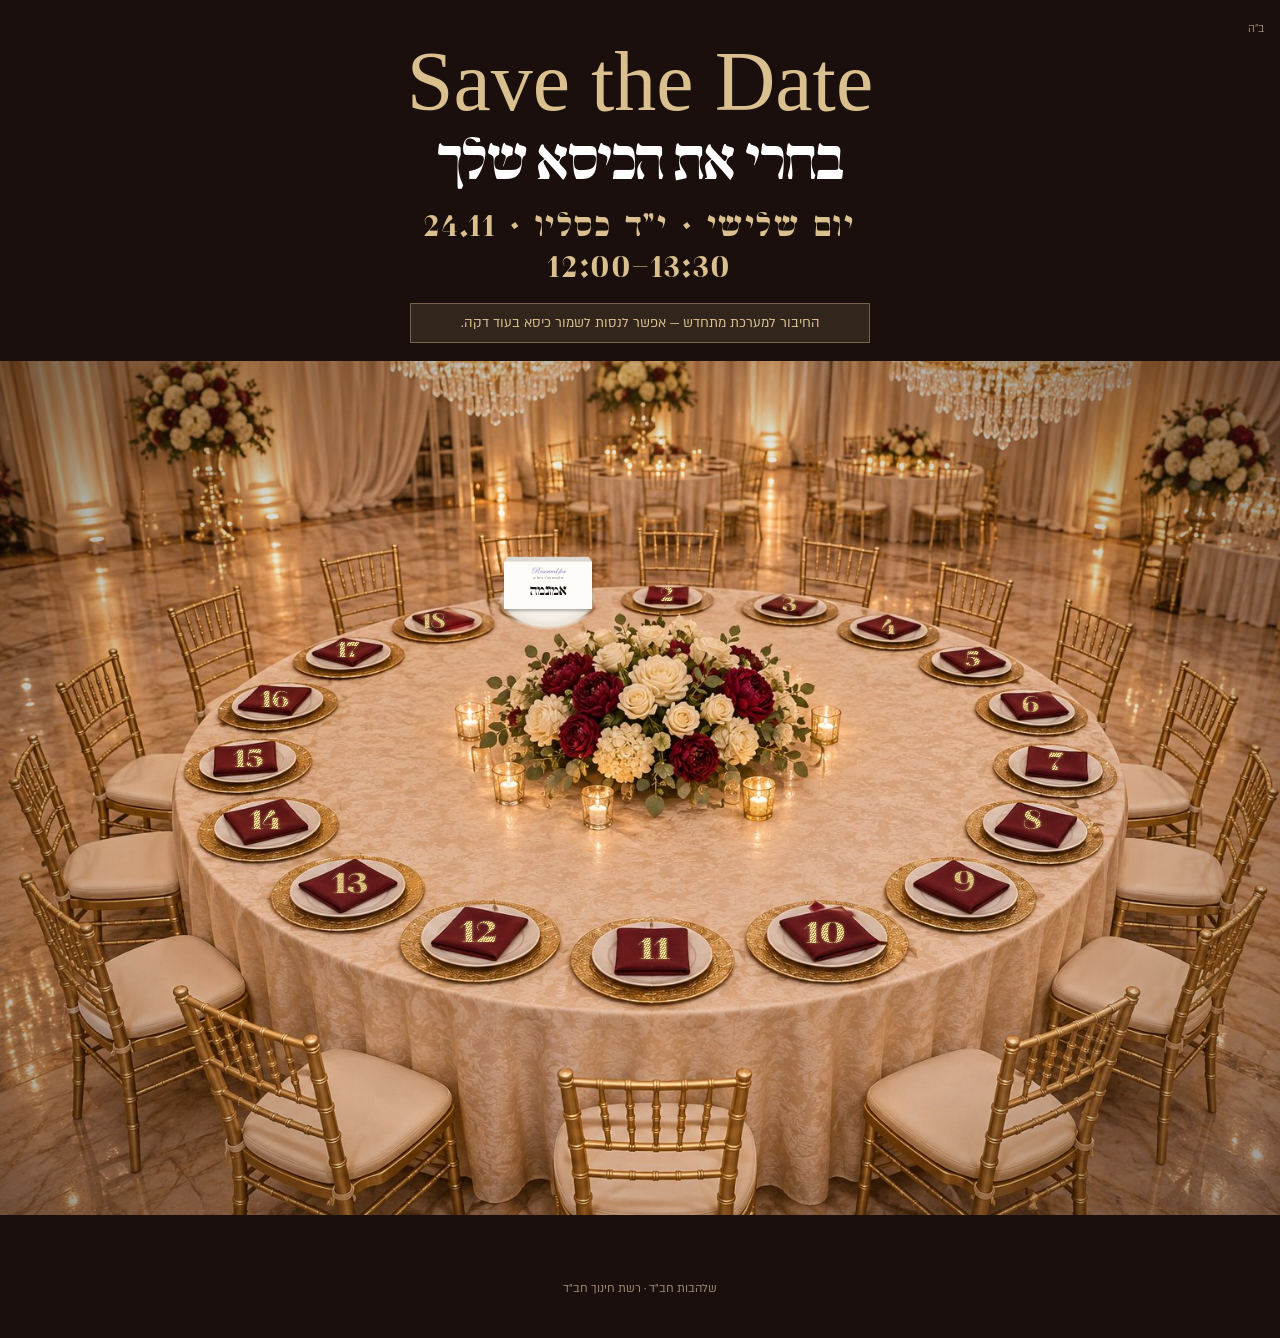
==== commit ba98ecdc: "סוכן כרטיסי מקום: ייצוא מאינדיזיין, הדמיה מודפסת ומקופלת, המפית נעלמת Co-Authored-By: Claude Opus 5." ====
--- a/index.html
+++ b/index.html
@@ -65,10 +65,17 @@
   .nap.taken .num { opacity: 0; }
   /* כרטיס Reserved for מקופל (בסיס מאינדיזיין) */
   .tent { position: absolute; z-index: 4; width: 8.6%; aspect-ratio: 1200 / 800; transform: translate(-50%, -78%); pointer-events: none; container-type: inline-size;
-    background: url('images/place-card-base.png') center / 100% 100% no-repeat; animation: stand .6s cubic-bezier(.2,.9,.3,1.3) both; }
+    background: url('images/place-card-base.png') center / 100% 100% no-repeat; animation: stand .6s cubic-bezier(.2,.9,.3,1.3); }
   .tent .b { position: absolute; left: 13%; right: 13%; top: 42.4%; text-align: center; font-family: var(--body); font-size: 3.1cqw; color: #766c64; white-space: nowrap; line-height: 1.2; letter-spacing: .02em; }
   .tent .n { position: absolute; left: 11%; right: 11%; top: 51.5%; height: 23.5%; display: flex; align-items: center; justify-content: center; font-family: var(--head); font-size: 12cqw; color: #1e1714; white-space: nowrap; line-height: 1; }
   .tent.mine { filter: drop-shadow(0 0 6px rgba(255,236,190,.95)); }
+  /* כשמקום נתפס: המפית נעלמת (צלחת נקייה) והכרטיס המודפס עומד עליה */
+  .cover { position: absolute; z-index: 3; width: 7.6%; aspect-ratio: 1.75; transform: translate(-50%, -50%); pointer-events: none; border-radius: 50%;
+    background: radial-gradient(ellipse at 50% 45%, #fbf8f3 0%, #f4efe7 46%, #e9e2d6 62%, rgba(233,226,214,0) 71%); animation: fadein .5s; }
+  .tent.photo { background: none; width: 10.4%; aspect-ratio: 1339 / 681; transform: translate(-50%, -82%); filter: drop-shadow(0 5px 4px rgba(40,20,10,.45)); }
+  .tent.photo img { width: 100%; height: 100%; display: block; }
+  .tent.photo.mine { filter: drop-shadow(0 5px 4px rgba(40,20,10,.45)) drop-shadow(0 0 7px rgba(255,236,190,.95)); }
+  @keyframes fadein { from { opacity: 0; } }
   @keyframes stand { from { transform: translate(-50%, -40%) scale(.4); opacity: 0; } to { transform: translate(-50%, -78%) scale(1); opacity: 1; } }
   /* נייד: כל השולחן ברוחב המסך, בלי גלילה */
   @media (max-width: 820px) {
@@ -76,6 +83,7 @@
     .hall-crop { position: relative; width: 100%; aspect-ratio: 1180 / 600; overflow: hidden; container-type: inline-size; }
     .hall-stage { position: absolute; min-width: 0; max-width: none; width: 130.17cqw; left: -15.25cqw; top: -16.95cqw; }
     .tent { width: 12.5%; }
+    .tent.photo { width: 13.5%; }
     .hall-head h2 { font-size: 36px; }
     .hall-head p { font-size: 15px; }
   }
@@ -130,7 +138,7 @@
 </div>
 
 <script type="module">
-import { getState, post, store, fillBranches } from './app.js';
+import { getState, post, store, fillBranches, apiBase } from './app.js';
 
 // 18 המפיות בתמונת האולם (פיקסלים מתוך 1536×1024), עם כיוון השעון מלמעלה
 const SEATS = [[657,289],[800,281],[948,293],[1067,319],[1168,358],[1237,412],[1267,482],[1240,552],[1158,625],[990,686],[785,707],[575,685],[420,627],[318,552],[297,478],[330,406],[418,348],[520,312]];
@@ -157,7 +165,7 @@
 function render() {
   stage.querySelectorAll('.nap').forEach((b) => b.classList.toggle('taken', !!state.taken[b.dataset.seat]));
   const want = new Set(Object.keys(state.taken));
-  stage.querySelectorAll('.tent').forEach((t) => { if (!want.has(t.dataset.seat)) t.remove(); });
+  stage.querySelectorAll('.tent,.cover').forEach((t) => { if (!want.has(t.dataset.seat)) t.remove(); });
   for (const n of want) {
     const t = state.taken[n]; if (!SEATS[n - 1]) continue;
     let el = stage.querySelector(`.tent[data-seat="${n}"]`);
@@ -165,11 +173,20 @@
       const [x, y] = SEATS[n - 1];
       el = document.createElement('div'); el.className = 'tent'; el.dataset.seat = n; el.style.cssText = pct(x, y) + `;z-index:${Math.round(y)}`;
       el.innerHTML = '<div class="b"></div><div class="n"></div>';
+      const cv = document.createElement('div'); cv.className = 'cover'; cv.dataset.seat = n; cv.style.cssText = pct(x, y); stage.appendChild(cv);
       stage.appendChild(el);
     }
-    el.querySelector('.n').textContent = t.name;
-    el.querySelector('.b').textContent = 'שלהבות חב״ד' + (t.branch ? ' · ' + t.branch : '');
-    fitName(el.querySelector('.n'));
+    if (el.querySelector('.n')) {
+      el.querySelector('.n').textContent = t.name;
+      el.querySelector('.b').textContent = 'שלהבות חב״ד' + (t.branch ? ' ' + t.branch : '');
+      fitName(el.querySelector('.n'));
+    }
+    if (t.card && apiBase() && el.dataset.card !== t.card) {
+      const img = new Image(); const card = t.card;
+      img.onload = () => { el.dataset.card = card; el.classList.add('photo'); el.innerHTML = ''; el.appendChild(img); };
+      img.alt = 'כרטיס מקום — ' + t.name;
+      img.src = apiBase() + '/card/' + n + '.png?v=' + card;
+    }
     el.classList.toggle('mine', mine() == n);
   }
   const total = SEATS.length, c = want.size;
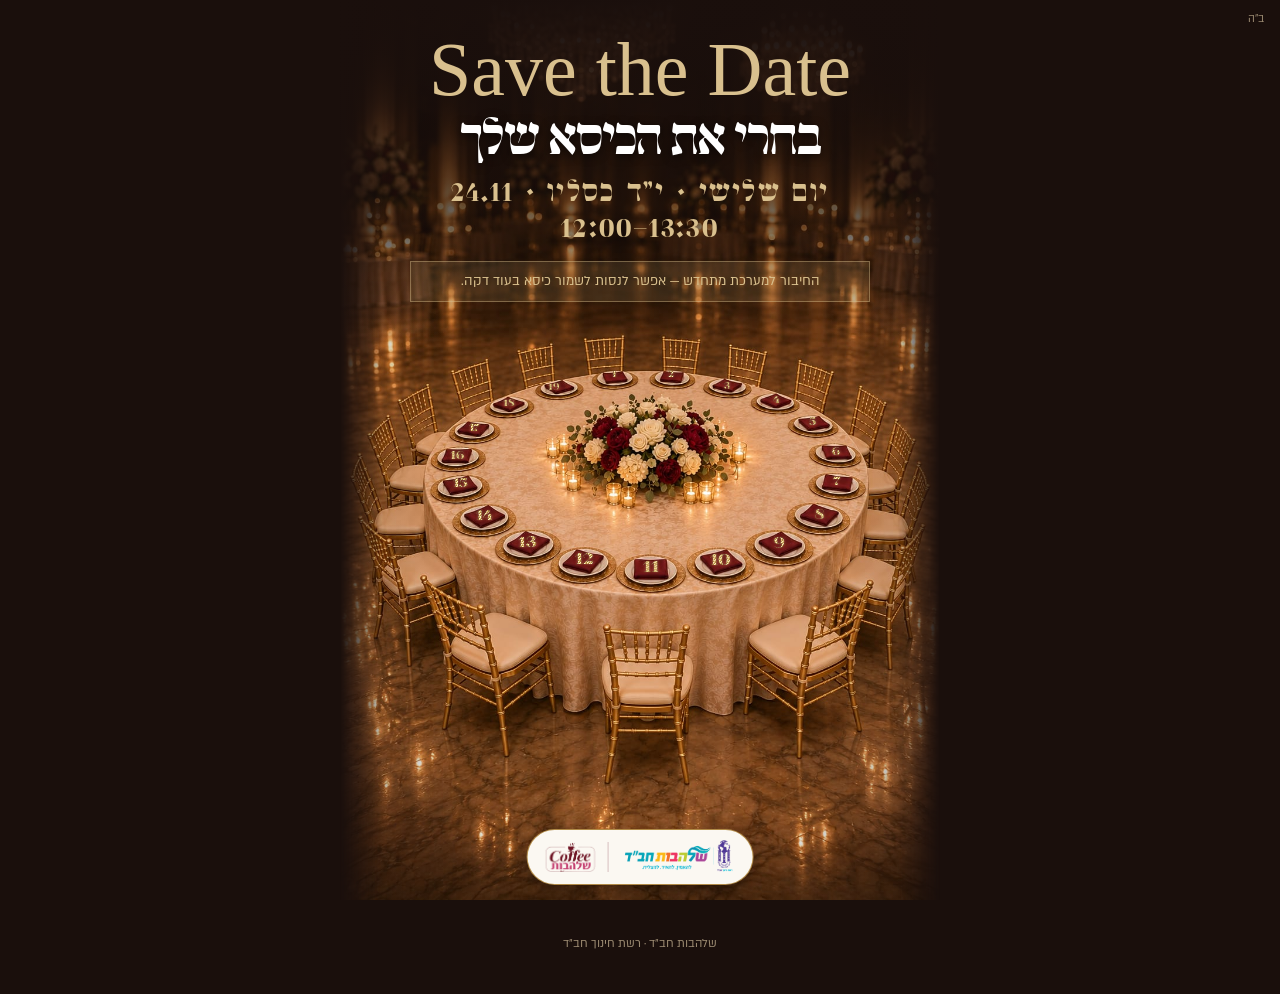
==== commit fb439937: "דף האולם: תמונת אולם על כל מסך המובייל, כיסא 19, לוגו שלהבות + Coffee שלהבות Co-Authored-By: Claude " ====
--- a/index.html
+++ b/index.html
@@ -40,22 +40,32 @@
   .go span { font-family: var(--script); font-size: 26px; margin-left: 8px; vertical-align: -3px; }
 
   /* ===== האולם ===== */
-  .hall { background: #1a0f0c; color: #f3e8d6; padding: 34px 0 30px; }
-  .hall-head { position: relative; text-align: center; padding: 0 20px 18px; }
-  .hall-head .bh { position: absolute; top: -18px; right: 16px; font-size: 12px; color: #9c8b72; }
+  /* כל המסך = תמונת האולם (לאורך), השולחן בתחתית והכותרת מעליו */
+  .hall { position: relative; height: 100vh; height: 100svh; min-height: 560px; overflow: hidden; background: #1a0f0c; color: #f3e8d6; padding: 0 !important; }
+  .hall-head { position: absolute; z-index: 10; top: 0; left: 0; right: 0; text-align: center; padding: calc(30px + env(safe-area-inset-top)) 16px 40px;
+    background: linear-gradient(rgba(26,15,12,.88), rgba(26,15,12,.6) 65%, rgba(26,15,12,0)); pointer-events: none; }
+  .hall-head .banner { pointer-events: auto; }
+  .hall-head .bh { position: absolute; top: calc(10px + env(safe-area-inset-top)); right: 16px; font-size: 12px; color: #9c8b72; }
   .hall-head .sub { font-size: 16px; color: #e6d6b8; margin-top: 8px; }
-  .hall-head .std-script { font-family: var(--script); color: var(--gold-soft); font-size: clamp(54px, 15vw, 84px); line-height: 1.05; margin: 4px auto 8px; }
-  .hall-head .date { font-family: var(--head); font-size: clamp(24px, 6.6vw, 32px); letter-spacing: .08em; word-spacing: .15em; color: var(--gold-soft); margin-top: 12px; line-height: 1.3; }
+  .hall-head .std-script { font-family: var(--script); color: var(--gold-soft); font-size: clamp(44px, 12.5vw, 76px); line-height: 1.05; margin: 0 auto 4px; }
+  .hall-head .date { font-family: var(--head); font-size: clamp(18px, 5.2vw, 28px); letter-spacing: .08em; word-spacing: .15em; color: var(--gold-soft); margin-top: 8px; line-height: 1.3; }
   .counter[hidden] { display: none; }
   .hall-head .script { font-family: var(--script); color: var(--gold-soft); font-size: 40px; line-height: 1; }
-  .hall-head h2 { font-family: var(--head); font-size: clamp(34px, 9vw, 54px); color: #fff; margin-top: 6px; }
+  .hall-head h2 { font-family: var(--head); font-size: clamp(28px, 8vw, 48px); color: #fff; margin-top: 2px; text-shadow: 0 2px 10px rgba(0,0,0,.6); }
   .hall-head p { color: #cdbca2; margin: 8px auto 0; max-width: 520px; font-size: 16px; }
   .counter { margin-top: 14px; }
-  .hall-scroll { overflow-x: auto; overflow-y: hidden; -webkit-overflow-scrolling: touch; scrollbar-width: none; overscroll-behavior-x: contain; }
-  .hall-scroll::-webkit-scrollbar { display: none; }
-  .hall-stage { min-width: 980px; background-image: url('images/hall-table-v5.jpg'); }
-  /* מספר רקום על המפית */
-  .nap { position: absolute; transform: translate(-50%, -50%); z-index: 3; border: 0; background: none; padding: 0; cursor: pointer; width: 6.5%; aspect-ratio: 1.4; display: grid; place-items: center; -webkit-tap-highlight-color: transparent; container-type: inline-size; }
+  /* השולחן: תמונה לאורך 1024×1536, צמודה לתחתית המסך; בטלפון מעט רחבה מהמסך (הצדדים הריקים נחתכים) */
+  .hall-stage { position: absolute; bottom: 0; left: 50%; transform: translateX(-50%); width: min(calc(100svh / 1.5), 125vw); min-width: 100%; max-width: none; aspect-ratio: 1024 / 1536;
+    background: url('images/hall-portrait-19.jpg') center / 100% 100% no-repeat; container-type: inline-size; }
+  .hall-stage::before { content: ''; position: absolute; z-index: 1; left: 0; right: 0; top: -1px; height: 14%; pointer-events: none; background: linear-gradient(#1a0f0c, rgba(26,15,12,0)); }
+  @media (min-aspect-ratio: 2/3) { .hall-stage { min-width: 0; -webkit-mask-image: linear-gradient(to right, transparent, #000 7%, #000 93%, transparent); mask-image: linear-gradient(to right, transparent, #000 7%, #000 93%, transparent); } }
+  /* שני הלוגואים, כמו במודעה */
+  .logo-pill { position: absolute; z-index: 10; left: 50%; bottom: calc(16px + env(safe-area-inset-bottom)); transform: translateX(-50%); width: max-content; max-width: calc(100% - 32px); display: inline-flex; align-items: center; gap: 12px;
+    background: var(--paper); padding: 8px 18px; border-radius: 99px; box-shadow: 0 0 0 1px var(--gold), 0 10px 30px -10px rgba(0,0,0,.7); }
+  .logo-pill img { height: 38px; display: block; }
+  .logo-pill .coffee { height: 30px; padding-inline-start: 12px; border-inline-start: 1px solid rgba(110,20,36,.25); }
+  /* מספר רקום על המפית (רוחב לפי עומק התמונה: --w) */
+  .nap { position: absolute; transform: translate(-50%, -50%); z-index: 3; border: 0; background: none; padding: 0; cursor: pointer; width: var(--w); aspect-ratio: 1.4; display: grid; place-items: center; -webkit-tap-highlight-color: transparent; container-type: inline-size; }
   .nap .num { font-family: var(--head); font-size: var(--fs); line-height: 1; transform: scaleY(.72);
     background: repeating-linear-gradient(115deg, #fff1c4 0 .6px, #e3c27a .6px 1.5px, #a9823a 1.5px 2.2px); -webkit-background-clip: text; background-clip: text; color: transparent;
     filter: drop-shadow(0 .6px 0 rgba(40,8,14,.9)) drop-shadow(0 0 1.5px rgba(255,220,150,.35)); transition: transform .2s; }
@@ -64,29 +74,19 @@
   .nap.taken { cursor: default; }
   .nap.taken .num { opacity: 0; }
   /* כרטיס Reserved for מקופל (בסיס מאינדיזיין) */
-  .tent { position: absolute; z-index: 4; width: 8.6%; aspect-ratio: 1200 / 800; transform: translate(-50%, -78%); pointer-events: none; container-type: inline-size;
+  .tent { position: absolute; z-index: 4; width: calc(var(--w) * 1.32); aspect-ratio: 1200 / 800; transform: translate(-50%, -78%); pointer-events: none; container-type: inline-size;
     background: url('images/place-card-base.png') center / 100% 100% no-repeat; animation: stand .6s cubic-bezier(.2,.9,.3,1.3); }
   .tent .b { position: absolute; left: 13%; right: 13%; top: 42.4%; text-align: center; font-family: var(--body); font-size: 3.1cqw; color: #766c64; white-space: nowrap; line-height: 1.2; letter-spacing: .02em; }
   .tent .n { position: absolute; left: 11%; right: 11%; top: 51.5%; height: 23.5%; display: flex; align-items: center; justify-content: center; font-family: var(--head); font-size: 12cqw; color: #1e1714; white-space: nowrap; line-height: 1; }
   .tent.mine { filter: drop-shadow(0 0 6px rgba(255,236,190,.95)); }
   /* כשמקום נתפס: המפית נעלמת (צלחת נקייה) והכרטיס המודפס עומד עליה */
-  .cover { position: absolute; z-index: 3; width: 7.6%; aspect-ratio: 1.75; transform: translate(-50%, -50%); pointer-events: none; border-radius: 50%;
+  .cover { position: absolute; z-index: 3; width: calc(var(--w) * 1.17); aspect-ratio: 1.75; transform: translate(-50%, -50%); pointer-events: none; border-radius: 50%;
     background: radial-gradient(ellipse at 50% 45%, #fbf8f3 0%, #f4efe7 46%, #e9e2d6 62%, rgba(233,226,214,0) 71%); animation: fadein .5s; }
-  .tent.photo { background: none; width: 10.4%; aspect-ratio: 1339 / 681; transform: translate(-50%, -82%); filter: drop-shadow(0 5px 4px rgba(40,20,10,.45)); }
+  .tent.photo { background: none; width: calc(var(--w) * 1.6); aspect-ratio: 1339 / 681; transform: translate(-50%, -82%); filter: drop-shadow(0 5px 4px rgba(40,20,10,.45)); }
   .tent.photo img { width: 100%; height: 100%; display: block; }
   .tent.photo.mine { filter: drop-shadow(0 5px 4px rgba(40,20,10,.45)) drop-shadow(0 0 7px rgba(255,236,190,.95)); }
   @keyframes fadein { from { opacity: 0; } }
   @keyframes stand { from { transform: translate(-50%, -40%) scale(.4); opacity: 0; } to { transform: translate(-50%, -78%) scale(1); opacity: 1; } }
-  /* נייד: כל השולחן ברוחב המסך, בלי גלילה */
-  @media (max-width: 820px) {
-    .hall-scroll { overflow: hidden; }
-    .hall-crop { position: relative; width: 100%; aspect-ratio: 1180 / 600; overflow: hidden; container-type: inline-size; }
-    .hall-stage { position: absolute; min-width: 0; max-width: none; width: 130.17cqw; left: -15.25cqw; top: -16.95cqw; }
-    .tent { width: 12.5%; }
-    .tent.photo { width: 13.5%; }
-    .hall-head h2 { font-size: 36px; }
-    .hall-head p { font-size: 15px; }
-  }
 
   /* חלון */
   .dialog .script { color: var(--purple); }
@@ -109,7 +109,8 @@
     <div class="counter" id="counter" hidden></div>
     <div class="banner" id="banner"></div>
   </div>
-  <div class="hall-scroll" id="hallScroll"><div class="hall-crop"><div class="hall-stage" id="stage"></div></div></div>
+  <div class="hall-stage" id="stage"></div>
+  <div class="logo-pill"><img src="images/logo-shalhevet.png" alt="שלהבות חב״ד"><img class="coffee" src="images/logo-coffee-shalhevet.png" alt="Coffee שלהבות"></div>
 </section>
 
 <footer>שלהבות חב״ד · רשת חינוך חב״ד</footer>
@@ -140,14 +141,16 @@
 <script type="module">
 import { getState, post, store, fillBranches, apiBase } from './app.js';
 
-// 18 המפיות בתמונת האולם (פיקסלים מתוך 1536×1024), עם כיוון השעון מלמעלה
-const SEATS = [[657,289],[800,281],[948,293],[1067,319],[1168,358],[1237,412],[1267,482],[1240,552],[1158,625],[990,686],[785,707],[575,685],[420,627],[318,552],[297,478],[330,406],[418,348],[520,312]];
+// 19 המפיות בתמונת האולם לאורך (פיקסלים מתוך 1024×1536), עם כיוון השעון מלמעלה
+const SEATS = [[468,640],[565,640],[660,658],[744,682],[807,721],[846,770],[849,822],[817,877],[751,927],[648,957],[530,969],[416,956],[321,925],[246,880],[204,826],[200,776],[229,731],[289,688],[366,660]];
+const W = 1024, H = 1536;
+const napW = (y) => (4.6 + (y - 640) / 330 * 3.9).toFixed(2) + '%'; // המפיות למעלה קטנות יותר (פרספקטיבה)
 
 const $ = (id) => document.getElementById(id);
 const stage = $('stage'), modal = $('modal'), form = $('form');
 let state = null, chosen = null, busy = false;
 const mine = () => store.get('mySeat');
-const pct = (x, y) => `left:${x / 1536 * 100}%;top:${y / 1024 * 100}%`;
+const pct = (x, y) => `left:${x / W * 100}%;top:${y / H * 100}%;--w:${napW(y)}`;
 
 fillBranches($('fBranch'));
 $('fBranch').onchange = () => { $('otherWrap').hidden = $('fBranch').value !== 'אחר'; };
@@ -155,7 +158,7 @@
 SEATS.forEach(([x, y], i) => {
   const b = document.createElement('button');
   b.type = 'button'; b.className = 'nap'; b.dataset.seat = i + 1;
-  b.style.cssText = pct(x, y) + `;--fs:${(36 + (y - 280) / 430 * 20).toFixed(1)}cqw`;
+  b.style.cssText = pct(x, y) + ';--fs:46cqw';
   b.innerHTML = `<span class="num">${i + 1}</span>`;
   b.setAttribute('aria-label', `מקום ${i + 1} — פנוי, לחצי לשמירה`);
   b.onclick = () => openForm(i + 1);
@@ -233,13 +236,8 @@
   busy = false; $('submit').disabled = false; $('submit').textContent = 'אישור הגעה';
 };
 
-// בטלפון: ממרכזים את השולחן בגלילה
-const sc = $('hallScroll');
-const centerHall = () => { const m = sc.scrollWidth - sc.clientWidth; if (m <= 0) return; sc.scrollLeft = -m / 2; if (sc.scrollLeft === 0) sc.scrollLeft = m / 2; };
-addEventListener('load', centerHall);
-
 async function refresh() { state = await getState(); render(); }
-await refresh(); centerHall();
+await refresh();
 setInterval(() => { if (!modal.classList.contains('open')) refresh(); }, 5000);
 </script>
 </body>
--- a/style.css
+++ b/style.css
@@ -46,7 +46,9 @@
 .std .grid div + div { border-right: .3cqw solid var(--ink); }
 .std .topics { font-size: 4.3cqw; margin-top: 3.6cqw; line-height: 1.4; color: var(--ink); }
 .std .rsvp-line { margin-top: 2.4cqw; font-size: 2.9cqw; letter-spacing: .25em; color: var(--wine); font-weight: 700; }
-.std .logo { width: 40cqw; margin-top: 3cqw; mix-blend-mode: multiply; }
+.std .logos { display: flex; align-items: center; justify-content: center; gap: 3cqw; margin-top: 3cqw; }
+.std .logo { width: 40cqw; mix-blend-mode: multiply; }
+.std .coffee { width: 17cqw; padding-inline-start: 3cqw; border-inline-start: 1px solid rgba(110,20,36,.25); }
 
 /* ===== פתיחה ===== */
 .hero { position: relative; min-height: 100svh; display: grid; place-items: center; overflow: hidden; background: #eee6d8; }
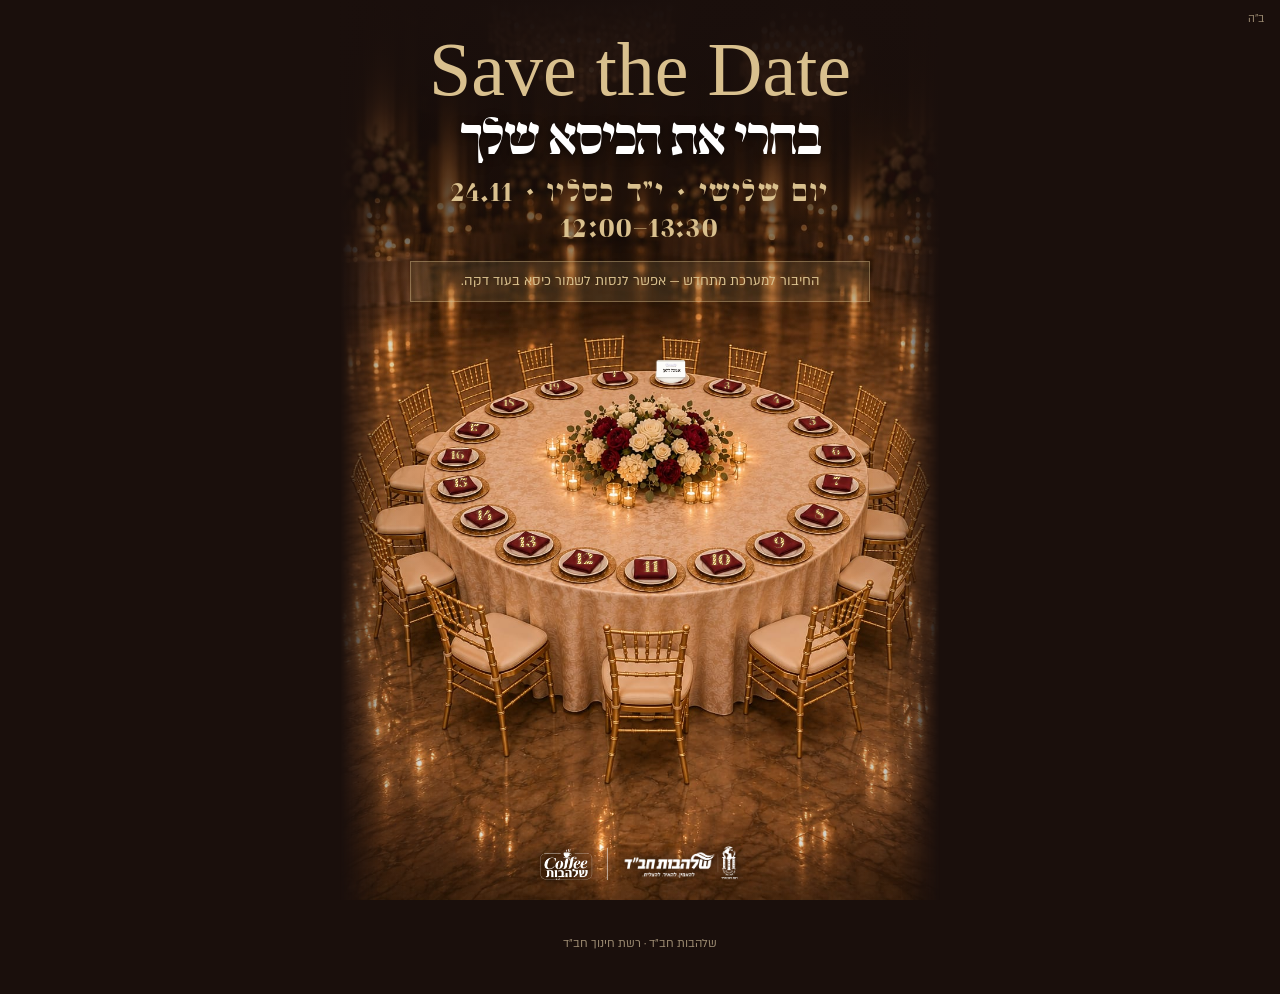
==== commit 7dffcf2b: "דף האולם: לוגואים לבנים בלי רקע Co-Authored-By: Claude Opus 5.5 <noreply@anthropic.com>" ====
--- a/index.html
+++ b/index.html
@@ -61,9 +61,10 @@
   @media (min-aspect-ratio: 2/3) { .hall-stage { min-width: 0; -webkit-mask-image: linear-gradient(to right, transparent, #000 7%, #000 93%, transparent); mask-image: linear-gradient(to right, transparent, #000 7%, #000 93%, transparent); } }
   /* שני הלוגואים, כמו במודעה */
   .logo-pill { position: absolute; z-index: 10; left: 50%; bottom: calc(16px + env(safe-area-inset-bottom)); transform: translateX(-50%); width: max-content; max-width: calc(100% - 32px); display: inline-flex; align-items: center; gap: 12px;
-    background: var(--paper); padding: 8px 18px; border-radius: 99px; box-shadow: 0 0 0 1px var(--gold), 0 10px 30px -10px rgba(0,0,0,.7); }
-  .logo-pill img { height: 38px; display: block; }
-  .logo-pill .coffee { height: 30px; padding-inline-start: 12px; border-inline-start: 1px solid rgba(110,20,36,.25); }
+    background: none; padding: 0; }
+  /* לוגואים לבנים ישירות על התמונה, בלי רקע */
+  .logo-pill img { height: 40px; display: block; filter: brightness(0) invert(1) drop-shadow(0 1px 6px rgba(0,0,0,.7)); }
+  .logo-pill .coffee { height: 32px; padding-inline-start: 14px; border-inline-start: 1px solid rgba(255,255,255,.55); }
   /* מספר רקום על המפית (רוחב לפי עומק התמונה: --w) */
   .nap { position: absolute; transform: translate(-50%, -50%); z-index: 3; border: 0; background: none; padding: 0; cursor: pointer; width: var(--w); aspect-ratio: 1.4; display: grid; place-items: center; -webkit-tap-highlight-color: transparent; container-type: inline-size; }
   .nap .num { font-family: var(--head); font-size: var(--fs); line-height: 1; transform: scaleY(.72);
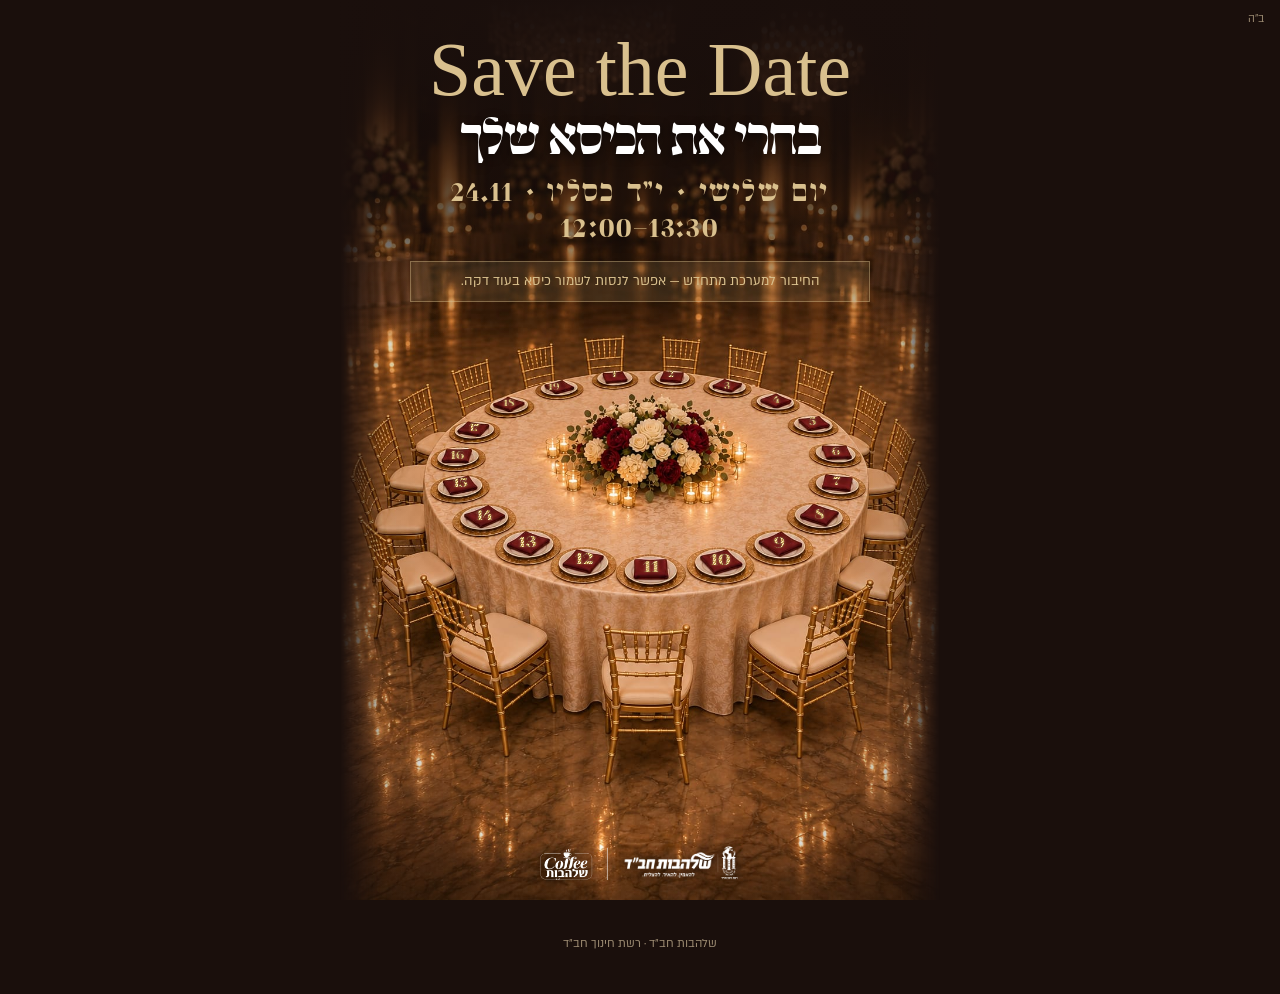
==== commit a76b9b7d: "טופס ההרשמה: Save the Date במקום Reserved Co-Authored-By: Claude Opus 5.5 <noreply@anthropic.com>" ====
--- a/index.html
+++ b/index.html
@@ -120,7 +120,7 @@
   <div class="dialog"><div class="in">
     <button class="close" type="button" aria-label="סגירה" data-close>×</button>
     <form id="form" novalidate>
-      <div class="script">Reserved</div>
+      <div class="script">Save the Date</div>
       <h3 id="dlgTitle">שולחן מנהלות שלהבות חב״ד</h3>
       <div class="field"><label for="fName">השם שלך</label><input id="fName" autocomplete="name" maxlength="40"></div>
       <div class="field"><label for="fBranch">סניף</label><select id="fBranch"></select></div>
@@ -133,7 +133,7 @@
       <div class="ok-seal">✓</div>
       <div class="script">See you there</div>
       <h3>מקומך שמור!</h3>
-      <p>השם שלך כבר עומד על המפית.<br>אישור הגעה עם כל הפרטים — ומה להכין לצ'ק — נשלח אלייך עכשיו לוואטסאפ.</p>
+      <p>אישור ההגעה נשלח אלייך לוואטסאפ</p>
       <button class="btn" type="button" data-close>לראות את השולחן</button>
     </div>
   </div></div>
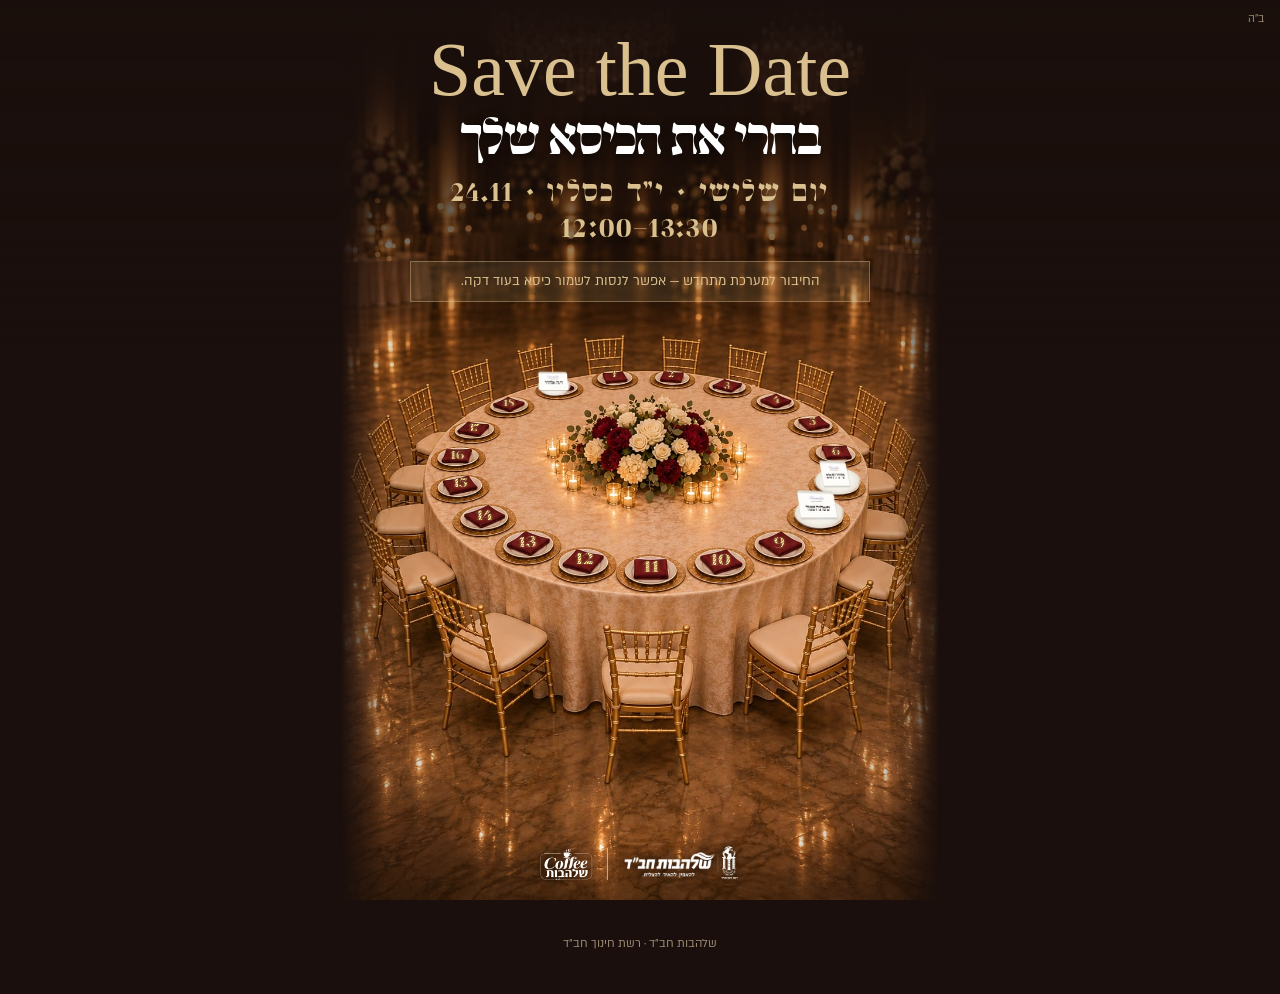
==== commit 869bb1ad: "כרטיסי המקום עומדים בזווית לפי מיקום הכיסא סביב השולחן Co-Authored-By: Claude Opus 5.5 <noreply@anth" ====
--- a/index.html
+++ b/index.html
@@ -75,7 +75,7 @@
   .nap.taken { cursor: default; }
   .nap.taken .num { opacity: 0; }
   /* כרטיס Reserved for מקופל (בסיס מאינדיזיין) */
-  .tent { position: absolute; z-index: 4; width: calc(var(--w) * 1.32); aspect-ratio: 1200 / 800; transform: translate(-50%, -78%); pointer-events: none; container-type: inline-size;
+  .tent { position: absolute; z-index: 4; width: calc(var(--w) * 1.32); aspect-ratio: 1200 / 800; --tilt: perspective(700px) rotateY(var(--ry, 0deg)) rotateX(14deg); transform: translate(-50%, -78%) var(--tilt); transform-origin: 50% 82%; pointer-events: none; container-type: inline-size;
     background: url('images/place-card-base.png') center / 100% 100% no-repeat; animation: stand .6s cubic-bezier(.2,.9,.3,1.3); }
   .tent .b { position: absolute; left: 13%; right: 13%; top: 42.4%; text-align: center; font-family: var(--body); font-size: 3.1cqw; color: #766c64; white-space: nowrap; line-height: 1.2; letter-spacing: .02em; }
   .tent .n { position: absolute; left: 11%; right: 11%; top: 51.5%; height: 23.5%; display: flex; align-items: center; justify-content: center; font-family: var(--head); font-size: 12cqw; color: #1e1714; white-space: nowrap; line-height: 1; }
@@ -83,11 +83,11 @@
   /* כשמקום נתפס: המפית נעלמת (צלחת נקייה) והכרטיס המודפס עומד עליה */
   .cover { position: absolute; z-index: 3; width: calc(var(--w) * 1.17); aspect-ratio: 1.75; transform: translate(-50%, -50%); pointer-events: none; border-radius: 50%;
     background: radial-gradient(ellipse at 50% 45%, #fbf8f3 0%, #f4efe7 46%, #e9e2d6 62%, rgba(233,226,214,0) 71%); animation: fadein .5s; }
-  .tent.photo { background: none; width: calc(var(--w) * 1.6); aspect-ratio: 1339 / 681; transform: translate(-50%, -82%); filter: drop-shadow(0 5px 4px rgba(40,20,10,.45)); }
+  .tent.photo { background: none; width: calc(var(--w) * 1.4); aspect-ratio: 1339 / 681; transform: translate(-50%, -82%) var(--tilt); transform-origin: 50% 85%; filter: drop-shadow(0 5px 4px rgba(40,20,10,.45)); }
   .tent.photo img { width: 100%; height: 100%; display: block; }
   .tent.photo.mine { filter: drop-shadow(0 5px 4px rgba(40,20,10,.45)) drop-shadow(0 0 7px rgba(255,236,190,.95)); }
   @keyframes fadein { from { opacity: 0; } }
-  @keyframes stand { from { transform: translate(-50%, -40%) scale(.4); opacity: 0; } to { transform: translate(-50%, -78%) scale(1); opacity: 1; } }
+  @keyframes stand { from { transform: translate(-50%, -78%) perspective(700px) rotateY(var(--ry, 0deg)) rotateX(85deg); opacity: 0; } to { transform: translate(-50%, -78%) var(--tilt); opacity: 1; } }
 
   /* חלון */
   .dialog .script { color: var(--purple); }
@@ -145,6 +145,9 @@
 // 19 המפיות בתמונת האולם לאורך (פיקסלים מתוך 1024×1536), עם כיוון השעון מלמעלה
 const SEATS = [[468,640],[565,640],[660,658],[744,682],[807,721],[846,770],[849,822],[817,877],[751,927],[648,957],[530,969],[416,956],[321,925],[246,880],[204,826],[200,776],[229,731],[289,688],[366,660]];
 const W = 1024, H = 1536;
+// זווית הכרטיס: מקביל לקצה השולחן מול הכיסא (שולחן עגול בפרספקטיבה, מרכז ~525,805)
+const CX = 525, CY = 805, RX = 325, RY = 165;
+const cardRY = (x, y) => { let t = Math.atan2((x - CX) / RX, (y - CY) / RY) * 180 / Math.PI; if (t > 90) t -= 180; if (t < -90) t += 180; return (t * 0.62).toFixed(1) + "deg"; };
 const napW = (y) => (4.6 + (y - 640) / 330 * 3.9).toFixed(2) + '%'; // המפיות למעלה קטנות יותר (פרספקטיבה)
 
 const $ = (id) => document.getElementById(id);
@@ -175,7 +178,7 @@
     let el = stage.querySelector(`.tent[data-seat="${n}"]`);
     if (!el) {
       const [x, y] = SEATS[n - 1];
-      el = document.createElement('div'); el.className = 'tent'; el.dataset.seat = n; el.style.cssText = pct(x, y) + `;z-index:${Math.round(y)}`;
+      el = document.createElement('div'); el.className = 'tent'; el.dataset.seat = n; el.style.cssText = pct(x, y) + `;z-index:${Math.round(y)};--ry:${cardRY(x, y)}`;
       el.innerHTML = '<div class="b"></div><div class="n"></div>';
       const cv = document.createElement('div'); cv.className = 'cover'; cv.dataset.seat = n; cv.style.cssText = pct(x, y); stage.appendChild(cv);
       stage.appendChild(el);
